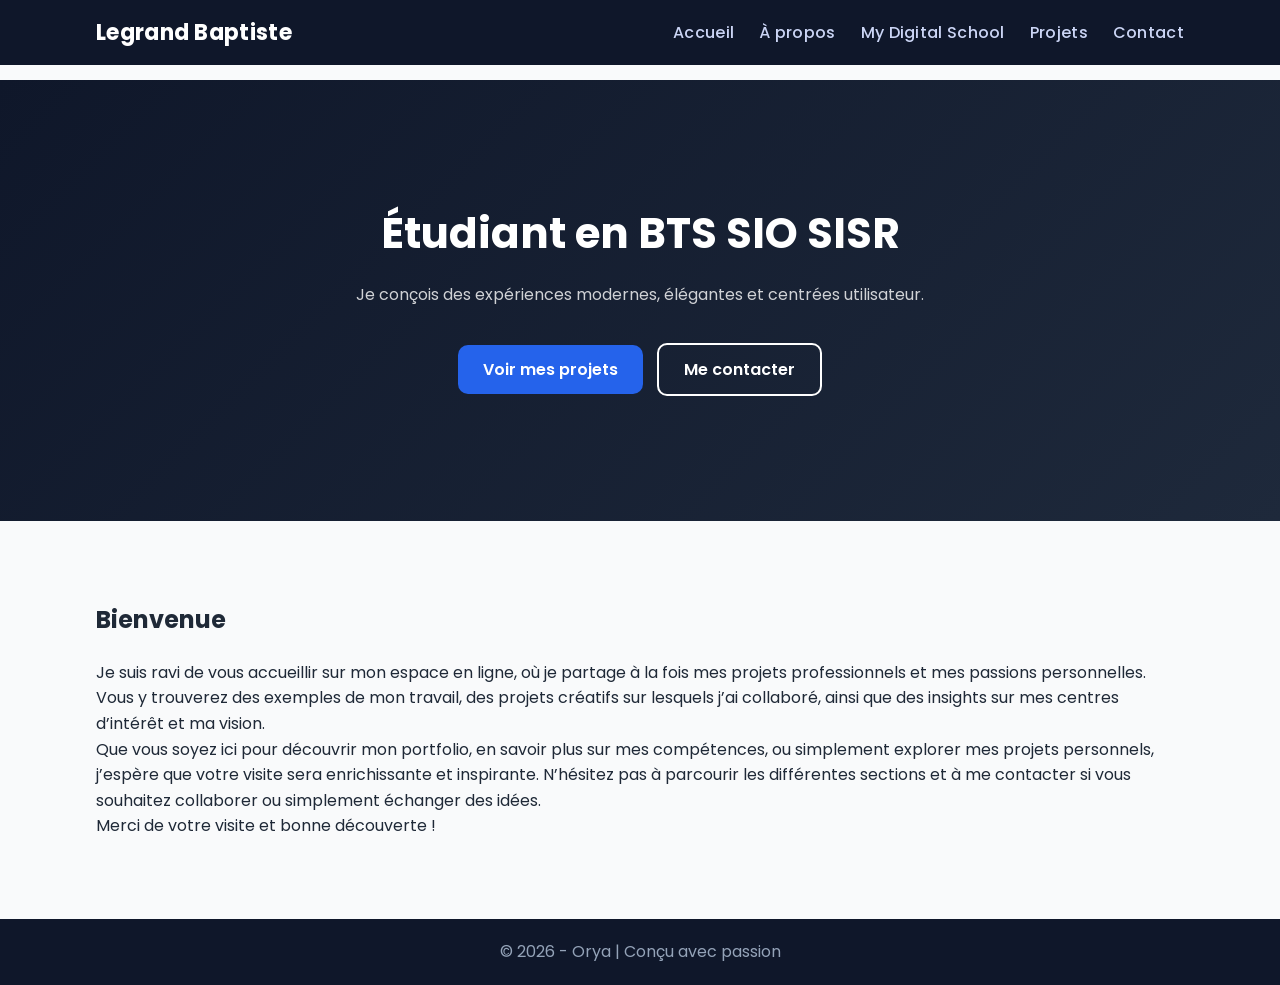
==== index.html @ 8c7c65b3 "Refactor font styles: replace Montserrat with Poppins across multiple HTML files and update button s" ====
<!DOCTYPE html>
<html lang="fr">
<head>
    <meta charset="UTF-8">
    <title>Legrand Baptiste</title>
    <link rel="stylesheet" href="style.css">
    <link rel="icon" type="image/x-icon" href="images/favicon.ico">
    <link href="https://fonts.googleapis.com/css2?family=Poppins:wght@400;600;700&display=swap" rel="stylesheet">
</head>
<body>

<header>
    <div class="container header-container">
        <a href="index.html" class="logo">Legrand Baptiste</a>

        <nav class="nav">
            <a href="index.html">Accueil</a>
            <a href="a-propos.html">À propos</a>
            <a href="ecole.html">My Digital School</a>
            <a href="projets.html">Projets</a>
            <a href="contact.html" class="btn-nav">Contact</a>
        </nav>
    </div>
</header>

<!-- SECTION HERO -->
<section class="hero">
    <div class="hero-content">
        <h1>Étudiant en BTS SIO SISR</h1>
        <p>Je conçois des expériences modernes, élégantes et centrées utilisateur.</p>
        <div class="hero-buttons">
            <a href="projets.html" class="btn primary">Voir mes projets</a>
            <a href="contact.html" class="btn secondary">Me contacter</a>
        </div>
    </div>
</section>

<!-- SECTION PRESENTATION -->
<section class="about">
    <div class="container">
        <h2>Bienvenue</h2>

        <p>
            Je suis ravi de vous accueillir sur mon espace en ligne, où je partage à la fois mes projets professionnels et mes passions personnelles. Vous y trouverez des exemples de mon travail, des projets créatifs sur lesquels j’ai collaboré, ainsi que des insights sur mes centres d’intérêt et ma vision.
        </p>

        <p>
            Que vous soyez ici pour découvrir mon portfolio, en savoir plus sur mes compétences, ou simplement explorer mes projets personnels, j’espère que votre visite sera enrichissante et inspirante. N’hésitez pas à parcourir les différentes sections et à me contacter si vous souhaitez collaborer ou simplement échanger des idées.
        </p>

        <p>
            Merci de votre visite et bonne découverte !
        </p>
    </div>
</section>

<footer>
    © 2026 - Orya | Conçu avec passion
</footer>

</body>
</html>
---- style.css ----
/* RESET */
* {
    margin: 0;
    padding: 0;
    box-sizing: border-box;
}

body {
    font-family: 'Montserrat', sans-serif;
    background: #f9fafb;
    color: #1f2937;
    line-height: 1.6;
    padding-top: 80px;
}

/* CONTAINER */
.container {
    width: 85%;
    max-width: 1200px;
    margin: auto;
}

/* HEADER */
header {
    background: #0f172a;
    position: fixed;
    width: 100%;
    top: 0;
    left: 0;
    z-index: 1000;
    
    border-bottom: none; /* 🔥 enlève barre blanche */
}

/* SUPPRIME toute ligne parasite */
header::after {
    display: none;
}

.header-container {
    display: flex;
    justify-content: space-between;
    align-items: center;
    padding: 15px 0;
}

/* LOGO */
.logo {
    color: white;
    font-weight: 700;
    font-size: 22px;
    text-decoration: none;
}

/* NAV */
.nav {
    display: flex;
    gap: 25px;
}

/* liens */
.nav a {
    color: #cbd5f5;
    text-decoration: none;
    font-weight: 500;
    position: relative;
    display: inline-block;
    transition: color 0.2s ease;
}

/* hover propre (SANS BOUGER) */
.nav a:hover {
    color: white;
    font-weight: 700;
}

/* underline propre */
.nav a::after {
    content: "";
    position: absolute;
    width: 0;
    height: 3px;
    bottom: -2px; /* collé au texte */
    left: 0;
    background: #2563eb;
    transition: width 0.3s ease;
}

.nav a:hover::after {
    width: 100%;
}

/* bouton contact */
.btn-nav {
    background: none;
    padding: 0;
    border-radius: 0;
    color: #cbd5f5 !important;
    font-weight: 500;
}

.btn-nav:hover {
    color: white !important;
}

/* HERO */
.hero {
    background: linear-gradient(135deg, #0f172a, #1e293b);
    color: white;
    text-align: center;
    padding: 120px 0;
}

.hero h1 {
    font-size: 42px;
    margin-bottom: 15px;
}

.hero p {
    margin-bottom: 30px;
    opacity: 0.8;
}

/* BOUTONS */
.btn {
    padding: 12px 25px;
    border-radius: 10px;
    text-decoration: none;
    font-weight: 600;
    margin: 5px;
    display: inline-block;
    transition: 0.3s;
}

.primary {
    background: #2563eb;
    color: white;
}

.primary:hover {
    background: #1d4ed8;
    transform: translateY(-2px);
}

.secondary {
    border: 2px solid white;
    color: white;
}

.secondary:hover {
    background: white;
    color: #0f172a;
}

/* ABOUT */
.about {
    padding: 80px 0;
}

.about h2 {
    margin-bottom: 20px;
}

/* FOOTER */
footer {
    background: #0f172a;
    color: #94a3b8;
    text-align: center;
    padding: 20px;
}

.logo,
.nav a {
    letter-spacing: 0.3px; /* arrondi visuel */
}

body {
    -webkit-font-smoothing: antialiased;
    -moz-osx-font-smoothing: grayscale;
}

body {
    font-family: 'Poppins', sans-serif;
}

header {
    border-bottom: none !important;
}

header,
.header-container {
    border: none !important;
    outline: none;
}
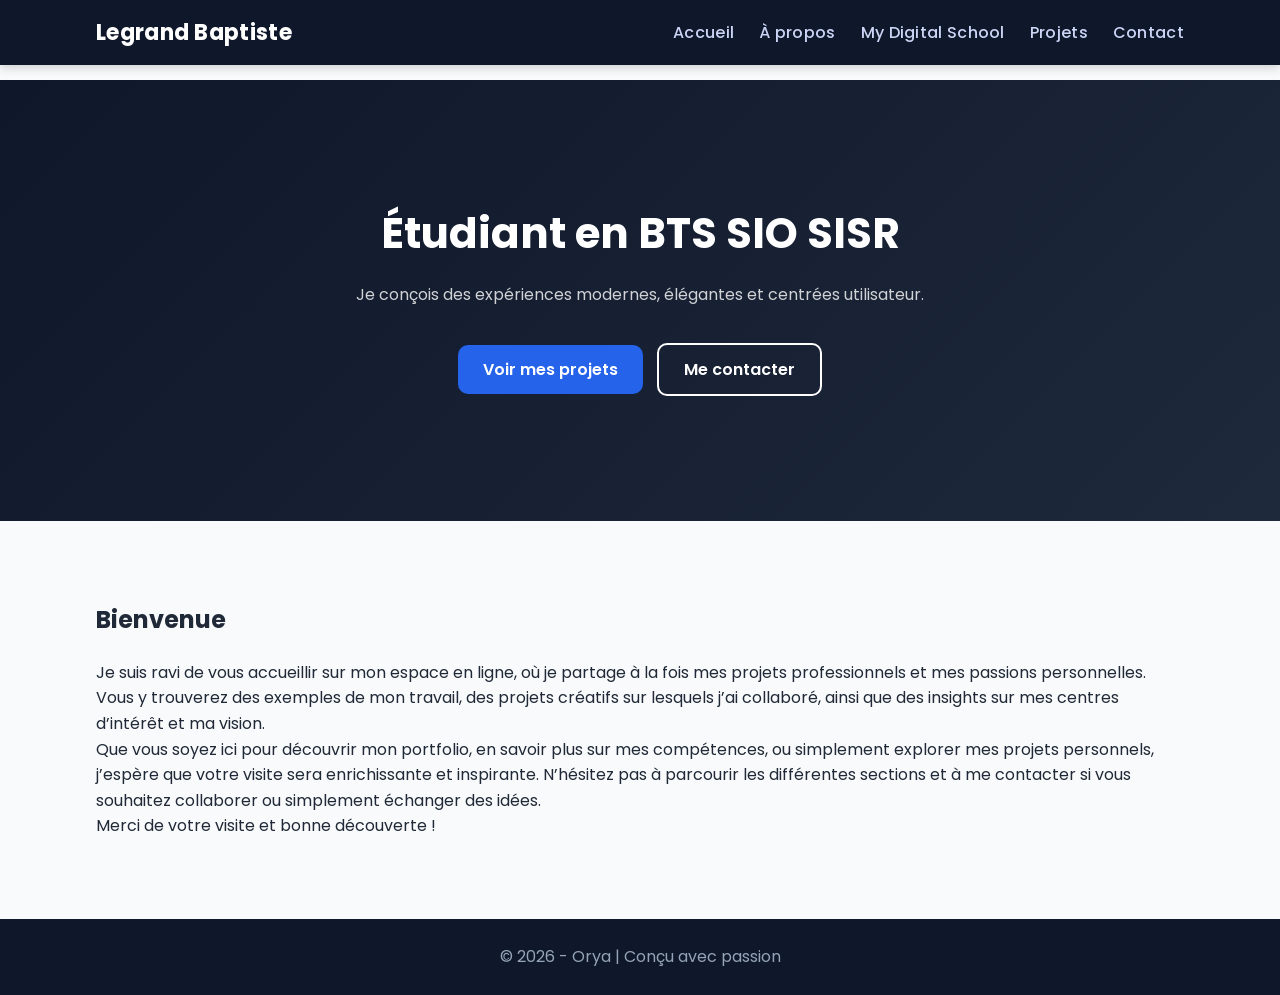
==== commit 195f998b: "update site" ====
--- a/index.html
+++ b/index.html
@@ -1,6 +1,7 @@
 <!DOCTYPE html>
 <html lang="fr">
 <head>
+    <meta name="viewport" content="width=device-width, initial-scale=1.0">
     <meta charset="UTF-8">
     <title>Legrand Baptiste</title>
     <link rel="stylesheet" href="style.css">
--- a/style.css
+++ b/style.css
@@ -1,26 +1,38 @@
+/* ======================= */
 /* RESET */
+/* ======================= */
 * {
     margin: 0;
     padding: 0;
     box-sizing: border-box;
 }
 
+/* ======================= */
+/* BODY */
+/* ======================= */
 body {
-    font-family: 'Montserrat', sans-serif;
+    font-family: 'Poppins', sans-serif;
     background: #f9fafb;
     color: #1f2937;
     line-height: 1.6;
     padding-top: 80px;
-}
-
+
+    -webkit-font-smoothing: antialiased;
+    -moz-osx-font-smoothing: grayscale;
+}
+
+/* ======================= */
 /* CONTAINER */
+/* ======================= */
 .container {
     width: 85%;
     max-width: 1200px;
     margin: auto;
 }
 
+/* ======================= */
 /* HEADER */
+/* ======================= */
 header {
     background: #0f172a;
     position: fixed;
@@ -28,11 +40,12 @@
     top: 0;
     left: 0;
     z-index: 1000;
-    
-    border-bottom: none; /* 🔥 enlève barre blanche */
-}
-
-/* SUPPRIME toute ligne parasite */
+
+    border: none !important;
+    box-shadow: 0 2px 10px rgba(0,0,0,0.2);
+}
+
+/* supprime toute ligne parasite */
 header::after {
     display: none;
 }
@@ -44,15 +57,20 @@
     padding: 15px 0;
 }
 
+/* ======================= */
 /* LOGO */
+/* ======================= */
 .logo {
     color: white;
     font-weight: 700;
     font-size: 22px;
     text-decoration: none;
-}
-
-/* NAV */
+    letter-spacing: 0.3px;
+}
+
+/* ======================= */
+/* NAVIGATION */
+/* ======================= */
 .nav {
     display: flex;
     gap: 25px;
@@ -65,22 +83,23 @@
     font-weight: 500;
     position: relative;
     display: inline-block;
+    letter-spacing: 0.3px;
     transition: color 0.2s ease;
 }
 
-/* hover propre (SANS BOUGER) */
+/* hover (stable, sans bouger) */
 .nav a:hover {
     color: white;
     font-weight: 700;
 }
 
-/* underline propre */
+/* underline animation */
 .nav a::after {
     content: "";
     position: absolute;
     width: 0;
     height: 3px;
-    bottom: -2px; /* collé au texte */
+    bottom: -2px;
     left: 0;
     background: #2563eb;
     transition: width 0.3s ease;
@@ -90,7 +109,9 @@
     width: 100%;
 }
 
-/* bouton contact */
+/* ======================= */
+/* CONTACT (comme les autres) */
+/* ======================= */
 .btn-nav {
     background: none;
     padding: 0;
@@ -103,7 +124,9 @@
     color: white !important;
 }
 
+/* ======================= */
 /* HERO */
+/* ======================= */
 .hero {
     background: linear-gradient(135deg, #0f172a, #1e293b);
     color: white;
@@ -121,7 +144,9 @@
     opacity: 0.8;
 }
 
+/* ======================= */
 /* BOUTONS */
+/* ======================= */
 .btn {
     padding: 12px 25px;
     border-radius: 10px;
@@ -152,7 +177,9 @@
     color: #0f172a;
 }
 
+/* ======================= */
 /* ABOUT */
+/* ======================= */
 .about {
     padding: 80px 0;
 }
@@ -161,34 +188,751 @@
     margin-bottom: 20px;
 }
 
+/* ======================= */
 /* FOOTER */
+/* ======================= */
 footer {
+    width: 100%;
     background: #0f172a;
     color: #94a3b8;
     text-align: center;
+    padding: 25px;
+    margin-top: auto;
+}
+/* ======================= */
+/* FIX BARRE BLANCHE (ULTIME) */
+/* ======================= */
+header,
+header * {
+    border: none !important;
+}
+
+/* ======================= */
+/* ABOUT PAGE CLEAN */
+/* ======================= */
+
+.about-card {
+    padding: 50px;
+    border-radius: 20px;
+}
+
+/* intro */
+.intro {
+    font-size: 18px;
+    margin-bottom: 15px;
+}
+
+/* bloc info */
+.info-block span {
+    color: #6b7280;
+    font-size: 14px;
+}
+
+/* ===== SKILLS GRID ===== */
+.skills-grid {
+    display: grid;
+    grid-template-columns: repeat(auto-fit, minmax(220px, 1fr));
+    gap: 20px;
+    margin: 25px 0;
+}
+
+.skill-box {
+    background: #f3f4f6;
+    padding: 15px;
+    border-radius: 12px;
+    transition: 0.3s;
+}
+
+.skill-box strong {
+    display: block;
+    margin-bottom: 5px;
+}
+
+.skill-box span {
+    font-size: 14px;
+    color: #6b7280;
+}
+
+/* effet hover */
+.skill-box:hover {
+    background: #2563eb;
+    color: white;
+    transform: translateY(-5px);
+}
+
+.skill-box:hover span {
+    color: #e0e7ff;
+}
+
+/* ===== BOUTON CV ===== */
+.cv-section {
+    text-align: center;
+    margin: 40px 0;
+}
+
+.btn-cv {
+    display: inline-block;
+    padding: 14px 30px;
+    background: #1f2937;
+    color: white;
+    border-radius: 12px;
+    text-decoration: none;
+    font-weight: 600;
+    transition: 0.3s;
+}
+
+/* hover stylé */
+.btn-cv:hover {
+    background: #111827;
+    transform: scale(1.05);
+    box-shadow: 0 10px 25px rgba(0,0,0,0.2);
+}
+
+/* ======================= */
+/* BLOCS TEXTE MODERNES */
+/* ======================= */
+
+.about-card p {
+    background: linear-gradient(135deg, #f3f4f6, #e5e7eb);
+    padding: 15px 20px;
+    border-radius: 12px;
+    margin-bottom: 15px;
+    transition: 0.3s ease;
+}
+
+/* animation hover */
+.about-card p:hover {
+    background: #e5e7eb;
+    transform: translateY(-3px);
+    box-shadow: 0 10px 20px rgba(0,0,0,0.05);
+}
+
+/* titres un peu espacés */
+.about-card h3 {
+    margin-top: 30px;
+    margin-bottom: 10px;
+}
+
+/* petit style pour h2 */
+.about-card h2 {
+    margin-bottom: 25px;
+    font-size: 28px;
+}
+
+/* ======================= */
+/* PAGE ECOLE */
+/* ======================= */
+
+.school-intro {
+    padding: 80px 0;
+}
+
+/* titre centré */
+.title-center {
+    text-align: center;
+    margin-bottom: 30px;
+}
+
+/* paragraphes plus propres */
+.school-intro p {
+    max-width: 900px;
+    margin: 0 auto 20px auto;
+    background: #f3f4f6;
+    padding: 15px 20px;
+    border-radius: 12px;
+    transition: 0.3s;
+}
+
+/* hover léger */
+.school-intro p:hover {
+    background: #e5e7eb;
+    transform: translateY(-3px);
+}
+
+/* ======================= */
+/* IMAGE */
+/* ======================= */
+
+.school-image {
+    display: flex;
+    justify-content: center;
+    margin: 40px 0;
+}
+
+.school-image img {
+    width: 100%;
+    max-width: 800px;
+    border-radius: 20px;
+    transition: 0.4s ease;
+}
+
+/* animation hover */
+.school-image img:hover {
+    transform: scale(1.03);
+    box-shadow: 0 20px 40px rgba(0,0,0,0.15);
+}
+
+/* ======================= */
+/* BOUTON VIDEO */
+/* ======================= */
+
+.video-section {
+    text-align: center;
+    margin-top: 30px;
+}
+
+.btn-video {
+    display: inline-block;
+    padding: 14px 30px;
+    background: #1f2937;
+    color: white;
+    border-radius: 12px;
+    text-decoration: none;
+    font-weight: 600;
+    transition: 0.3s;
+}
+
+/* hover stylé */
+.btn-video:hover {
+    background: #111827;
+    transform: scale(1.05);
+    box-shadow: 0 10px 25px rgba(0,0,0,0.2);
+}
+
+/* LOGO ECOLE */
+.school-logo {
+    text-align: center;
+    margin-bottom: 20px;
+}
+
+.school-logo img {
+   width: 120px;
+filter: drop-shadow(0 10px 15px rgba(0,0,0,0.2));
+    transition: 0.3s;
+}
+
+/* petit effet propre */
+.school-logo img:hover {
+    transform: scale(1.1);
+}
+
+/* ======================= */
+/* PROJECTS */
+/* ======================= */
+
+/* TITRE section projets */
+.projects-title {
+    text-align: center;
+    font-size: 32px;
+    margin-bottom: 40px;
+}
+
+.projects-grid {
+    display: grid;
+    grid-template-columns: repeat(auto-fit, minmax(320px, 1fr));
+    gap: 30px;
+    margin-top: 40px;
+}
+
+/* lien carte */
+.project-card {
+    text-decoration: none;
+    color: inherit; /* 🔥 enlève le bleu par défaut */
+}
+
+/* carte */
+.project-card .card {
+    height: 100%;
+    padding: 25px;
+    border-radius: 18px;
+    background: #f3f4f6;
+    transition: all 0.3s ease;
+
+    display: flex;
+    flex-direction: column;
+    justify-content: center;
+}
+
+/* TITRE */
+.project-card h3 {
+    color: #1f2937; /* 🔥 noir propre */
+    font-weight: 600;
+    margin-bottom: 10px;
+    transition: 0.3s;
+}
+
+/* TEXTE */
+.project-card p {
+    color: #4b5563;
+    line-height: 1.6;
+    transition: 0.3s;
+}
+
+/* HOVER carte */
+.project-card:hover .card {
+    transform: translateY(-6px);
+    box-shadow: 0 20px 40px rgba(0,0,0,0.08);
+}
+
+/* HOVER titre uniquement */
+.project-card:hover h3 {
+    color: #2563eb; /* 🔥 bleu uniquement ici */
+}
+
+.project-card:hover .card {
+    transform: translateY(-6px) scale(1.02);
+}
+
+html, body {
+    height: 100%;
+}
+
+body {
+    display: flex;
+    flex-direction: column;
+}
+
+.container {
+    flex: 1;
+}
+
+/* ===== PAGE PROJET ===== */
+
+/* Titre */
+.card h2 {
+    text-align: center;
+    margin-bottom: 30px;
+}
+
+/* étapes */
+.step {
+    margin-bottom: 30px;
+}
+
+.step h3 {
+    margin-bottom: 10px;
+}
+
+/* code */
+pre {
+    background: #111827;
+    color: #e5e7eb;
+    padding: 15px;
+    border-radius: 10px;
+    overflow-x: auto;
+    margin-top: 10px;
+}
+
+code {
+    font-family: monospace;
+    font-size: 14px;
+}
+
+/* texte secondaire */
+.step em {
+    color: #6b7280;
+    font-size: 14px;
+}
+
+/* ===== BOUTONS ===== */
+
+/* conteneur */
+.project-download,
+.back-to-projects {
+    text-align: center;
+    margin-top: 25px;
+}
+
+/* bouton téléchargement (gris foncé) */
+.btn-download {
+    display: inline-block;
+    padding: 12px 25px;
+    background: #1f2937;
+    color: white;
+    text-decoration: none;
+    border-radius: 10px;
+    font-weight: 600;
+    transition: 0.3s;
+}
+
+.btn-download:hover {
+    background: #111827;
+    transform: translateY(-2px);
+}
+
+/* bouton retour (bleu) */
+.btn-back {
+    display: inline-block;
+    margin-top: 15px;
+    padding: 10px 20px;
+    background: #2563eb;
+    color: white;
+    text-decoration: none;
+    border-radius: 10px;
+    font-weight: 600;
+    transition: 0.3s;
+}
+
+.btn-back:hover {
+    background: #1d4ed8;
+    transform: translateY(-2px);
+}
+
+.card {
+    padding: 40px;
+}
+
+.project-title {
+    text-align: center;
+    margin-bottom: 30px;
+}
+
+.project-buttons {
+    text-align: center;
+    margin-top: 30px;
+}
+
+.project-buttons a {
+    display: inline-block;
+    margin: 10px;
+}
+
+.card {
+    animation: fadeUp 0.6s ease;
+}
+
+@keyframes fadeUp {
+    from {
+        opacity: 0;
+        transform: translateY(20px);
+    }
+    to {
+        opacity: 1;
+        transform: translateY(0);
+    }
+}
+
+.step {
+    opacity: 0;
+    transform: translateY(20px);
+    animation: fadeUp 0.5s ease forwards;
+}
+
+/* délai entre chaque step */
+.step:nth-child(2) { animation-delay: 0.1s; }
+.step:nth-child(3) { animation-delay: 0.2s; }
+.step:nth-child(4) { animation-delay: 0.3s; }
+.step:nth-child(5) { animation-delay: 0.4s; }
+.step:nth-child(6) { animation-delay: 0.5s; }
+.step:nth-child(7) { animation-delay: 0.6s; }
+
+/* ======================= */
+/* DETAIL PROJET (HARMONISÉ) */
+/* ======================= */
+
+.project-card-detail {
+    max-width: 1100px; /* 🔥 plus large */
+    margin: 40px auto;
+}
+
+/* titre */
+.project-title {
+    text-align: center;
+    margin-bottom: 30px;
+}
+
+/* boutons centrés */
+.project-buttons {
+    text-align: center;
+    margin-top: 30px;
+}
+
+.project-buttons a {
+    margin: 10px;
+}
+
+/* ======================= */
+/* PHASES PROJET */
+/* ======================= */
+
+.project-phases {
+    display: flex;
+    flex-direction: column;
+    gap: 20px;
+}
+
+/* bloc */
+.phase-box {
+    background: linear-gradient(135deg, #f3f4f6, #e5e7eb);
     padding: 20px;
-}
-
-.logo,
-.nav a {
-    letter-spacing: 0.3px; /* arrondi visuel */
-}
-
-body {
-    -webkit-font-smoothing: antialiased;
-    -moz-osx-font-smoothing: grayscale;
-}
-
-body {
+    border-radius: 14px;
+
+    transition: 0.3s ease;
+}
+
+/* titre */
+.phase-box h3 {
+    margin-bottom: 10px;
+}
+
+/* liste */
+.phase-box ul {
+    padding-left: 18px;
+}
+
+.phase-box li {
+    margin-bottom: 8px;
+}
+
+/* hover animation */
+.phase-box:hover {
+    transform: translateY(-6px) scale(1.02);
+    box-shadow: 0 15px 30px rgba(0,0,0,0.08);
+}
+
+.phase-box h3 {
+    color: #2563eb;
+}
+
+.project-intro {
+    text-align: center;
+    margin-bottom: 25px;
+    color: #6b7280;
+}
+
+.phase-box {
+    width: 100%;
+}
+
+.phase-box {
+    background: linear-gradient(135deg, #f3f4f6, #e5e7eb);
+    padding: 25px 30px;
+    border-radius: 16px;
+    transition: 0.3s;
+    border-left: 5px solid #2563eb;
+}
+
+.project-card-detail {
+    display: block !important;
+}
+
+.project-phases {
+    display: flex !important;
+    flex-direction: column !important;
+}
+
+.phase-box {
+    width: 100% !important;
+}
+
+.project-phases {
+    display: flex;
+    flex-direction: column;
+    gap: 25px;
+    width: 100%;
+}
+
+.phase-box {
+    width: 100%;
+}
+
+.phase-box {
+    background: linear-gradient(135deg, #f3f4f6, #e5e7eb);
+    padding: 30px;
+    border-radius: 16px;
+    border-left: 6px solid #2563eb;
+
+    transition: 0.3s;
+}
+
+.phase-box:hover {
+    transform: translateY(-5px);
+    box-shadow: 0 15px 30px rgba(0,0,0,0.08);
+}
+
+/* ======================= */
+/* FORMULAIRE PROPRE */
+/* ======================= */
+
+.contact-form {
+    margin-top: 30px;
+}
+
+/* ligne 2 colonnes */
+.form-row {
+    display: flex;
+    gap: 20px;
+}
+
+/* alignement captcha */
+.form-row.align {
+    align-items: center;
+}
+
+/* bloc champ */
+.form-group {
+    display: flex;
+    flex-direction: column;
+    flex: 1;
+    margin-bottom: 20px;
+}
+
+/* petit champ (captcha) */
+.form-group.small {
+    max-width: 120px;
+}
+
+/* labels */
+.form-group label {
+    font-weight: 600;
+    margin-bottom: 8px;
+}
+
+/* inputs */
+.contact-form input,
+.contact-form textarea {
+    width: 100%;
+    padding: 12px;
+    border-radius: 10px;
+    border: 1px solid #e5e7eb;
+    background: #f9fafb;
     font-family: 'Poppins', sans-serif;
-}
-
-header {
-    border-bottom: none !important;
-}
-
-header,
-.header-container {
-    border: none !important;
+    transition: 0.3s;
+}
+
+/* focus */
+.contact-form input:focus,
+.contact-form textarea:focus {
     outline: none;
+    border-color: #2563eb;
+    background: white;
+    box-shadow: 0 0 0 3px rgba(37,99,235,0.1);
+}
+
+/* textarea */
+textarea {
+    resize: none;
+}
+
+/* checkbox */
+.checkbox {
+    display: flex;
+    align-items: center;
+    gap: 10px;
+    font-size: 14px;
+    color: #4b5563;
+}
+
+/* bouton */
+.btn-submit {
+    width: 100%;
+    padding: 15px;
+    background: #1f2937;
+    color: white;
+    border: none;
+    border-radius: 12px;
+    font-weight: 600;
+    cursor: pointer;
+    transition: 0.3s;
+}
+
+/* hover */
+.btn-submit:hover {
+    background: #111827;
+    transform: translateY(-2px);
+}
+
+.email {
+    font-weight: 600;
+    color: #1f2937; /* même couleur que ton texte */
+}
+
+/* bloc email */
+.email-box {
+    display: inline-flex;
+    align-items: center;
+    gap: 10px;
+    background: #f3f4f6;
+    padding: 10px 15px;
+    border-radius: 10px;
+    margin-top: 5px;
+}
+
+/* texte email */
+#email-text {
+    font-weight: 600;
+}
+
+/* bouton copier */
+.btn-copy {
+    padding: 6px 12px;
+    border: none;
+    border-radius: 8px;
+    background: #2563eb;
+    color: white;
+    cursor: pointer;
+    font-size: 14px;
+    transition: 0.3s;
+}
+
+/* hover */
+.btn-copy:hover {
+    background: #1d4ed8;
+}
+
+.email-label {
+    font-weight: 600;
+    margin-right: 5px;
+}
+
+/* ======================= */
+/* 📱 RESPONSIVE MOBILE */
+/* ======================= */
+@media (max-width: 768px) {
+
+    /* container plus large */
+    .container {
+        width: 90%;
+    }
+
+    /* NAVIGATION */
+    .nav {
+        flex-direction: column;
+        gap: 10px;
+        align-items: center;
+    }
+
+    /* HERO */
+    .hero h1 {
+        font-size: 28px;
+    }
+
+    /* CARTES */
+    .card {
+        padding: 20px;
+    }
+
+    /* PROJECTS GRID */
+    .projects-grid {
+        grid-template-columns: 1fr;
+    }
+
+    /* PHASES (projet 2) */
+    .project-phases {
+        flex-direction: column;
+    }
+
+    /* FORMULAIRE */
+    .form-row {
+        flex-direction: column;
+    }
+
+    /* boutons */
+    .btn,
+    .btn-download,
+    .btn-back {
+        width: 100%;
+        text-align: center;
+    }
+
 }
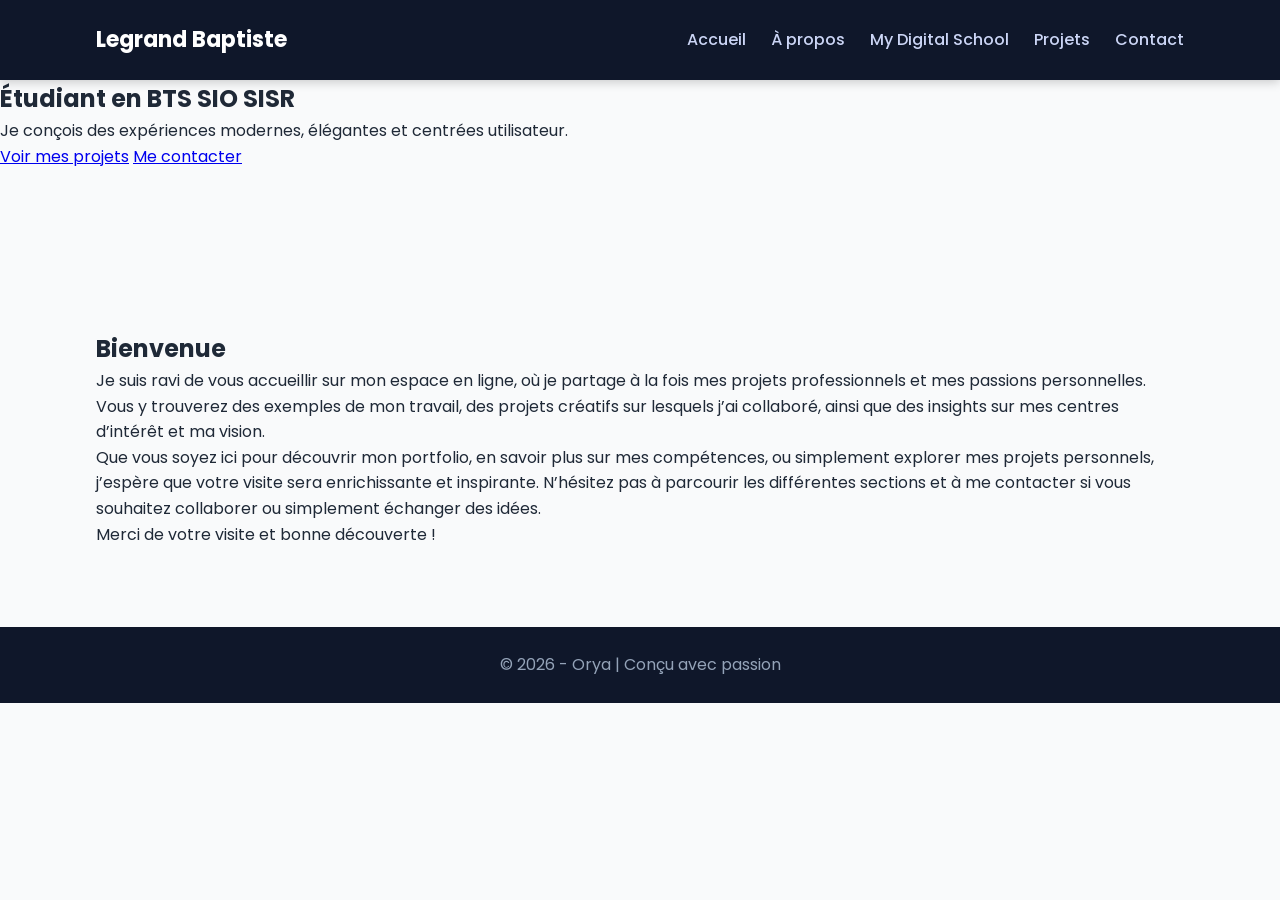
==== commit 7209844e: "update site" ====
--- a/index.html
+++ b/index.html
@@ -1,6 +1,11 @@
 <!DOCTYPE html>
 <html lang="fr">
 <head>
+    <style>
+body {
+    background: red;
+}
+</style>
     <meta name="viewport" content="width=device-width, initial-scale=1.0">
     <meta charset="UTF-8">
     <title>Legrand Baptiste</title>
--- a/style.css
+++ b/style.css
@@ -10,15 +10,20 @@
 /* ======================= */
 /* BODY */
 /* ======================= */
+html, body {
+    height: 100%;
+}
+
 body {
     font-family: 'Poppins', sans-serif;
     background: #f9fafb;
     color: #1f2937;
     line-height: 1.6;
-    padding-top: 80px;
+
+    display: flex;
+    flex-direction: column;
 
     -webkit-font-smoothing: antialiased;
-    -moz-osx-font-smoothing: grayscale;
 }
 
 /* ======================= */
@@ -36,61 +41,45 @@
 header {
     background: #0f172a;
     position: fixed;
-    width: 100%;
     top: 0;
     left: 0;
+    width: 100%;
+    height: 80px; /* ✅ hauteur définie */
     z-index: 1000;
-
-    border: none !important;
     box-shadow: 0 2px 10px rgba(0,0,0,0.2);
-}
-
-/* supprime toute ligne parasite */
-header::after {
-    display: none;
 }
 
 .header-container {
     display: flex;
     justify-content: space-between;
     align-items: center;
-    padding: 15px 0;
-}
-
-/* ======================= */
+    height: 100%; /* ✅ aligne verticalement */
+}
+
 /* LOGO */
-/* ======================= */
 .logo {
     color: white;
     font-weight: 700;
     font-size: 22px;
     text-decoration: none;
-    letter-spacing: 0.3px;
-}
-
-/* ======================= */
-/* NAVIGATION */
-/* ======================= */
+}
+
+/* NAV */
 .nav {
     display: flex;
     gap: 25px;
 }
 
-/* liens */
 .nav a {
     color: #cbd5f5;
     text-decoration: none;
     font-weight: 500;
     position: relative;
-    display: inline-block;
-    letter-spacing: 0.3px;
-    transition: color 0.2s ease;
-}
-
-/* hover (stable, sans bouger) */
+    transition: 0.2s;
+}
+
 .nav a:hover {
     color: white;
-    font-weight: 700;
 }
 
 /* underline animation */
@@ -98,11 +87,11 @@
     content: "";
     position: absolute;
     width: 0;
-    height: 3px;
-    bottom: -2px;
+    height: 2px;
+    bottom: -4px;
     left: 0;
     background: #2563eb;
-    transition: width 0.3s ease;
+    transition: 0.3s;
 }
 
 .nav a:hover::after {
@@ -110,95 +99,83 @@
 }
 
 /* ======================= */
-/* CONTACT (comme les autres) */
-/* ======================= */
-.btn-nav {
-    background: none;
-    padding: 0;
-    border-radius: 0;
-    color: #cbd5f5 !important;
-    font-weight: 500;
-}
-
-.btn-nav:hover {
-    color: white !important;
-}
-
-/* ======================= */
-/* HERO */
-/* ======================= */
-.hero {
-    background: linear-gradient(135deg, #0f172a, #1e293b);
-    color: white;
-    text-align: center;
-    padding: 120px 0;
-}
-
-.hero h1 {
-    font-size: 42px;
-    margin-bottom: 15px;
-}
-
-.hero p {
-    margin-bottom: 30px;
-    opacity: 0.8;
-}
-
-/* ======================= */
-/* BOUTONS */
-/* ======================= */
-.btn {
-    padding: 12px 25px;
-    border-radius: 10px;
+/* MAIN (IMPORTANT) */
+/* ======================= */
+main {
+    flex: 1;
+    padding-top: 100px; /* ✅ espace pour header */
+}
+
+/* ======================= */
+/* SECTIONS */
+/* ======================= */
+section {
+    padding: 80px 0;
+}
+
+/* ======================= */
+/* PROJECTS */
+/* ======================= */
+.projects-title {
+    text-align: center;
+    font-size: 32px;
+    margin-bottom: 40px;
+}
+
+.projects-grid {
+    display: grid;
+    grid-template-columns: repeat(auto-fit, minmax(320px, 1fr));
+    gap: 30px;
+    margin-top: 40px;
+}
+
+.project-card {
     text-decoration: none;
-    font-weight: 600;
-    margin: 5px;
-    display: inline-block;
-    transition: 0.3s;
-}
-
-.primary {
-    background: #2563eb;
-    color: white;
-}
-
-.primary:hover {
-    background: #1d4ed8;
-    transform: translateY(-2px);
-}
-
-.secondary {
-    border: 2px solid white;
-    color: white;
-}
-
-.secondary:hover {
-    background: white;
-    color: #0f172a;
-}
-
-/* ======================= */
-/* ABOUT */
-/* ======================= */
-.about {
-    padding: 80px 0;
-}
-
-.about h2 {
-    margin-bottom: 20px;
+    color: inherit;
+}
+
+.project-card .card {
+    height: 100%;
+    padding: 25px;
+    border-radius: 18px;
+    background: #f3f4f6;
+    transition: all 0.3s ease;
+
+    display: flex;
+    flex-direction: column;
+    justify-content: center;
+}
+
+.project-card h3 {
+    color: #1f2937;
+    font-weight: 600;
+    margin-bottom: 10px;
+}
+
+.project-card p {
+    color: #4b5563;
+    line-height: 1.6;
+}
+
+.project-card:hover .card {
+    transform: translateY(-6px) scale(1.02);
+    box-shadow: 0 20px 40px rgba(0,0,0,0.08);
+}
+
+.project-card:hover h3 {
+    color: #2563eb;
 }
 
 /* ======================= */
 /* FOOTER */
 /* ======================= */
 footer {
-    width: 100%;
     background: #0f172a;
     color: #94a3b8;
     text-align: center;
     padding: 25px;
-    margin-top: auto;
-}
+}
+
 /* ======================= */
 /* FIX BARRE BLANCHE (ULTIME) */
 /* ======================= */
@@ -886,53 +863,216 @@
 }
 
 /* ======================= */
-/* 📱 RESPONSIVE MOBILE */
+/* 📱 VERSION MOBILE CLEAN */
 /* ======================= */
 @media (max-width: 768px) {
 
-    /* container plus large */
+    /* ===== GLOBAL ===== */
     .container {
-        width: 90%;
-    }
-
-    /* NAVIGATION */
-    .nav {
+        width: 92%;
+    }
+
+    body {
+        padding-top: 70px;
+    }
+
+    /* ===== HEADER ===== */
+    .header-container {
         flex-direction: column;
         gap: 10px;
-        align-items: center;
-    }
-
-    /* HERO */
-    .hero h1 {
+    }
+
+    .nav {
+        flex-wrap: wrap;
+        justify-content: center;
+        gap: 15px;
+    }
+
+    .nav a {
+        font-size: 14px;
+    }
+
+    /* ===== TITRES ===== */
+    h1 {
         font-size: 28px;
-    }
-
-    /* CARTES */
+        text-align: center;
+    }
+
+    h2 {
+        font-size: 24px;
+        text-align: center;
+    }
+
+    h3 {
+        font-size: 18px;
+    }
+
+    /* ===== TEXTE ===== */
+    p {
+        font-size: 15px;
+        line-height: 1.5;
+    }
+
+    /* ===== CARTES ===== */
     .card {
         padding: 20px;
-    }
-
-    /* PROJECTS GRID */
+        border-radius: 14px;
+    }
+
+    /* espace entre éléments */
+    .card > * {
+        margin-bottom: 15px;
+    }
+
+    /* ===== HERO ===== */
+    .hero {
+        padding: 80px 0;
+    }
+
+    /* ===== PROJECTS ===== */
     .projects-grid {
         grid-template-columns: 1fr;
-    }
-
-    /* PHASES (projet 2) */
+        gap: 20px;
+    }
+
+    /* ===== PHASES (projet 2) ===== */
     .project-phases {
+        display: flex;
         flex-direction: column;
-    }
-
-    /* FORMULAIRE */
+        gap: 15px;
+    }
+
+    .phase-box {
+        padding: 18px;
+        border-radius: 14px;
+        border-left: 4px solid #2563eb;
+    }
+
+    /* ===== STEPS ===== */
+    .step {
+        padding: 18px;
+        margin-bottom: 15px;
+    }
+
+    /* ===== FORMULAIRE ===== */
     .form-row {
         flex-direction: column;
-    }
-
-    /* boutons */
+        gap: 10px;
+    }
+
+    input,
+    textarea {
+        width: 100%;
+        padding: 12px;
+        font-size: 14px;
+        border-radius: 8px;
+    }
+
+    label {
+        font-size: 14px;
+    }
+
+    /* ===== EMAIL BOX ===== */
+    .email-box {
+        flex-direction: column;
+        align-items: flex-start;
+        gap: 8px;
+    }
+
+    /* ===== BOUTONS ===== */
     .btn,
     .btn-download,
-    .btn-back {
+    .btn-back,
+    .btn-copy {
         width: 100%;
         text-align: center;
-    }
-
+        padding: 14px;
+        font-size: 15px;
+    }
+
+    /* ===== FOOTER ===== */
+    footer {
+        font-size: 14px;
+        padding: 20px;
+    }
+
+}
+
+/* ======================= */
+/* INFOS CONTACT PROPRES */
+/* ======================= */
+
+.info-box {
+    display: flex;
+    align-items: center;
+    justify-content: space-between;
+    background: #f3f4f6;
+    padding: 12px 18px;
+    border-radius: 10px;
+    margin-bottom: 10px;
+    transition: 0.3s;
+}
+
+/* hover léger */
+.info-box:hover {
+    background: #e5e7eb;
+    transform: translateY(-2px);
+}
+
+/* texte */
+.info-box span {
+    font-weight: 500;
+}
+
+/* liens (linkedin/github) */
+.info-box a {
+    color: #2563eb;
+    text-decoration: none;
+    font-weight: 600;
+}
+
+.info-box a:hover {
+    text-decoration: underline;
+}
+
+/* bloc global infos */
+.contact-info {
+    display: flex;
+    flex-direction: column;
+    gap: 15px;
+    margin-top: 15px;
+}
+
+/* blocs LinkedIn / GitHub */
+.info-box {
+    display: flex;
+    align-items: center;
+    gap: 10px;
+
+    background: #f3f4f6;
+    padding: 12px 15px;
+    border-radius: 10px;
+
+    transition: 0.3s;
+}
+
+/* hover */
+.info-box:hover {
+    transform: translateY(-2px);
+    box-shadow: 0 8px 20px rgba(0,0,0,0.05);
+}
+
+/* label */
+.info-label {
+    font-weight: 600;
+}
+
+/* lien */
+.info-box a {
+    color: #2563eb;
+    text-decoration: none;
+}
+
+.info-box a:hover {
+    text-decoration: underline;
 }
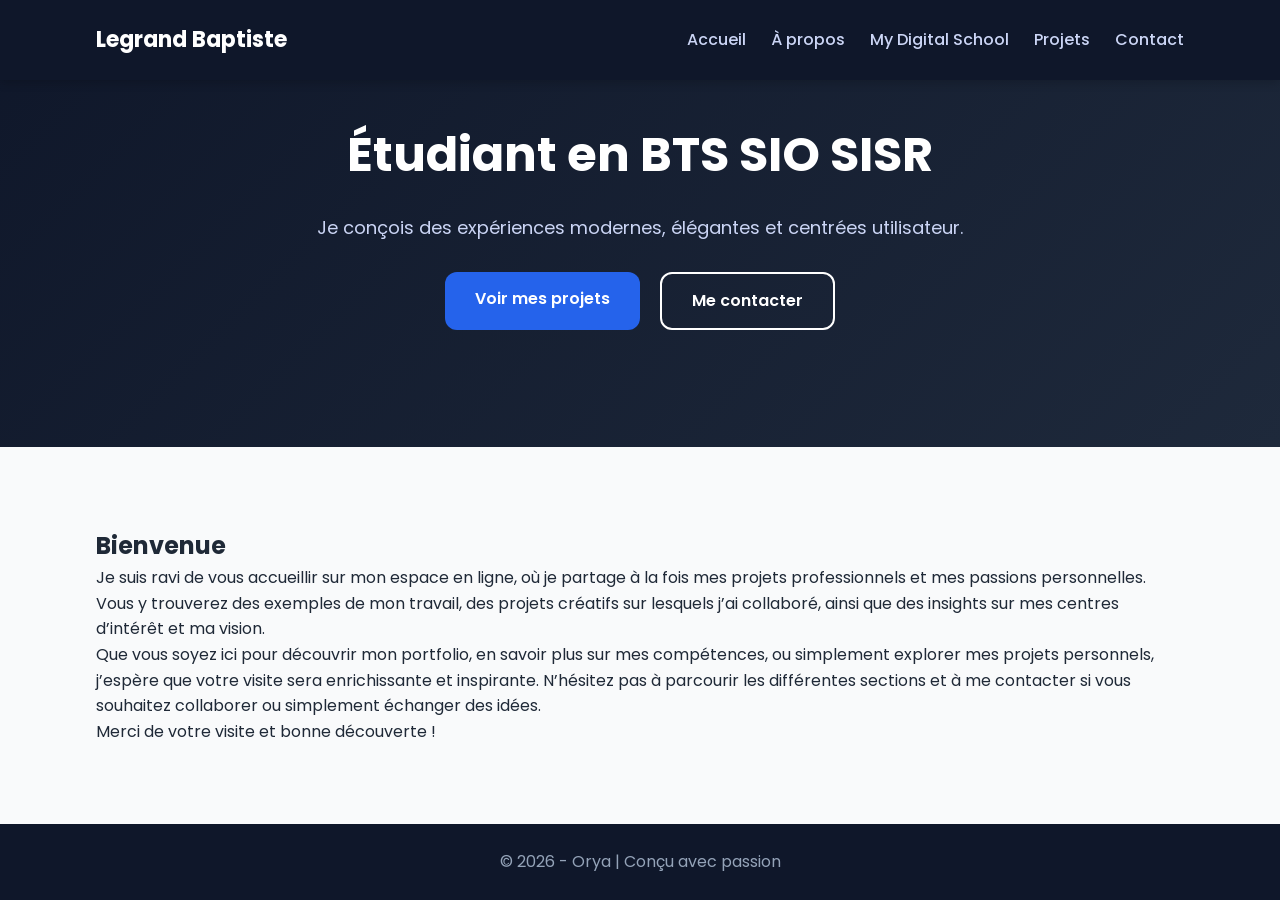
==== commit 9526d092: "update site" ====
--- a/index.html
+++ b/index.html
@@ -1,11 +1,6 @@
 <!DOCTYPE html>
 <html lang="fr">
 <head>
-    <style>
-body {
-    background: red;
-}
-</style>
     <meta name="viewport" content="width=device-width, initial-scale=1.0">
     <meta charset="UTF-8">
     <title>Legrand Baptiste</title>
--- a/style.css
+++ b/style.css
@@ -1075,4 +1075,68 @@
 
 .info-box a:hover {
     text-decoration: underline;
+}
+
+/* ======================= */
+/* HERO SECTION */
+/* ======================= */
+.hero {
+    height: 100vh;
+    background: linear-gradient(135deg, #0f172a, #1e293b);
+    display: flex;
+    align-items: center;
+    justify-content: center;
+    text-align: center;
+    padding-top: 80px;
+}
+
+.hero-content h1 {
+    font-size: 48px;
+    color: white;
+    margin-bottom: 20px;
+}
+
+.hero-content p {
+    color: #cbd5f5;
+    font-size: 18px;
+    margin-bottom: 30px;
+}
+
+/* ======================= */
+/* BUTTONS */
+/* ======================= */
+.btn {
+    padding: 14px 30px;
+    border-radius: 12px;
+    text-decoration: none;
+    font-weight: 600;
+    transition: 0.3s;
+    display: inline-block;
+}
+
+.btn.primary {
+    background: #2563eb;
+    color: white;
+}
+
+.btn.primary:hover {
+    background: #1d4ed8;
+    transform: translateY(-2px);
+}
+
+.btn.secondary {
+    border: 2px solid white;
+    color: white;
+}
+
+.btn.secondary:hover {
+    background: white;
+    color: #0f172a;
+}
+
+/* spacing buttons */
+.hero-buttons {
+    display: flex;
+    gap: 20px;
+    justify-content: center;
 }
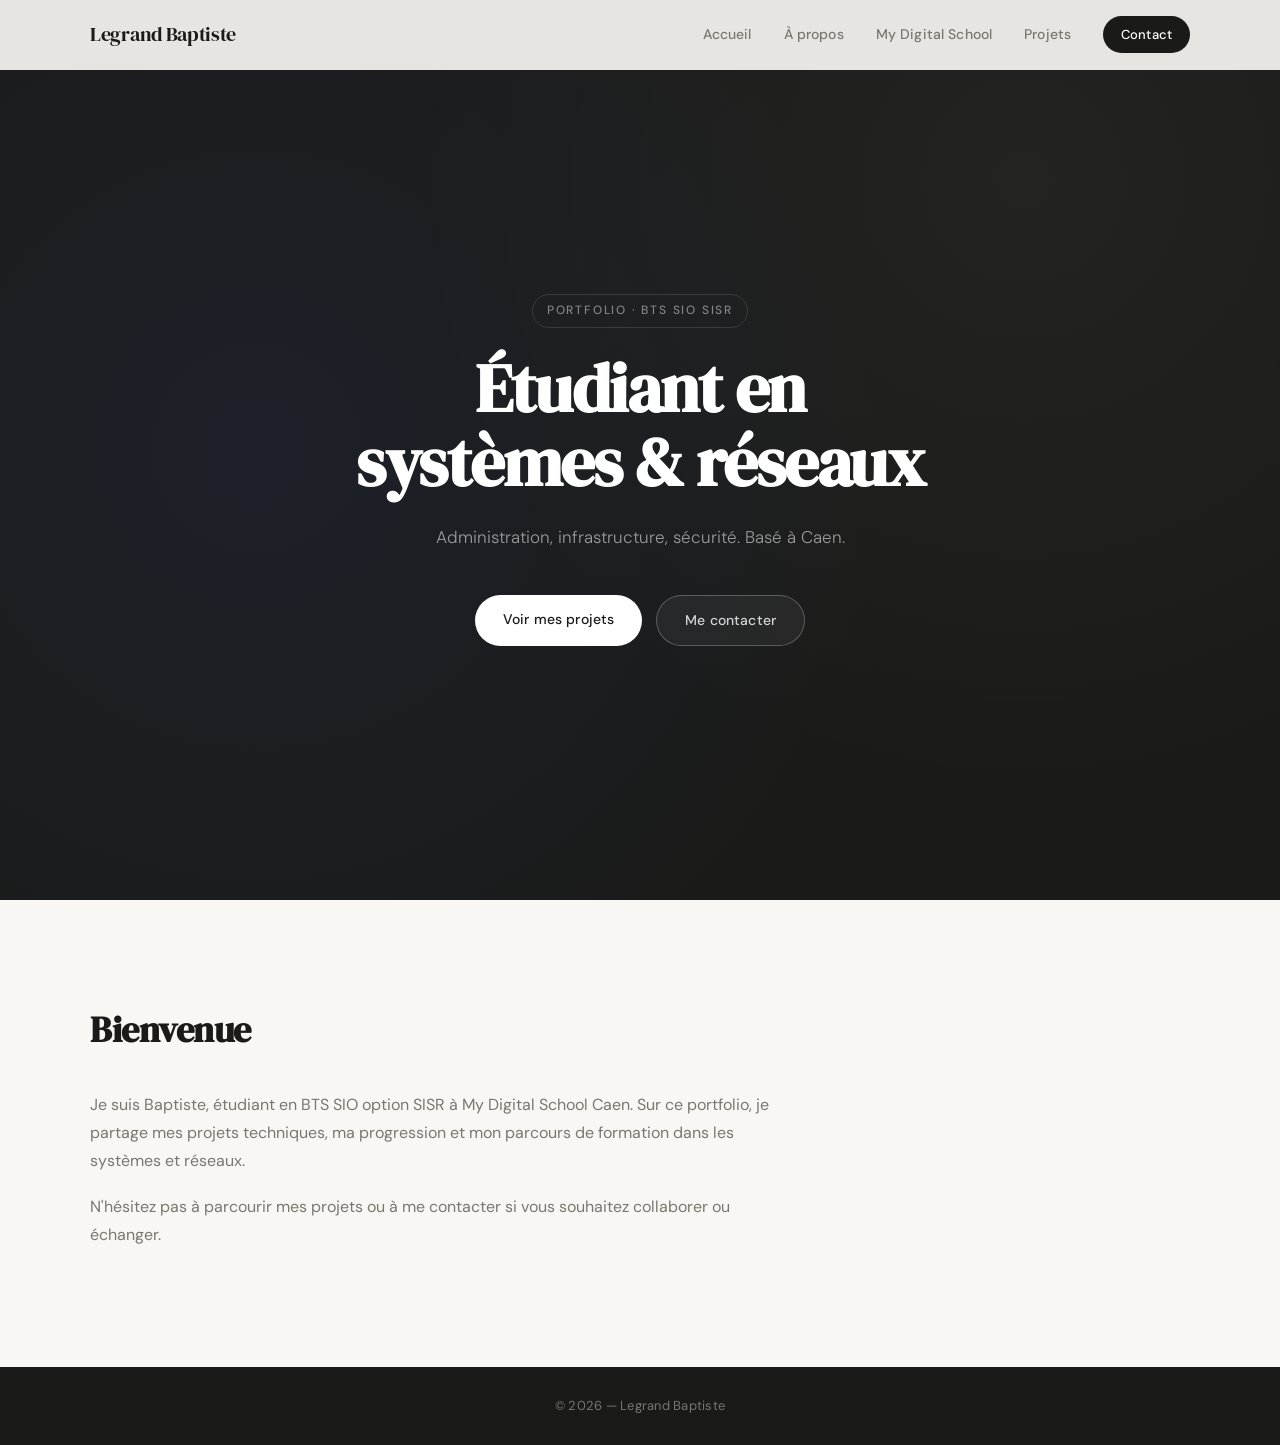
==== commit 34acaf3d: "update site" ====
--- a/index.html
+++ b/index.html
@@ -3,17 +3,16 @@
 <head>
     <meta name="viewport" content="width=device-width, initial-scale=1.0">
     <meta charset="UTF-8">
-    <title>Legrand Baptiste</title>
+    <title>Legrand Baptiste — BTS SIO SISR</title>
     <link rel="stylesheet" href="style.css">
     <link rel="icon" type="image/x-icon" href="images/favicon.ico">
-    <link href="https://fonts.googleapis.com/css2?family=Poppins:wght@400;600;700&display=swap" rel="stylesheet">
+    <link href="https://fonts.googleapis.com/css2?family=DM+Sans:wght@300;400;500;600&family=DM+Serif+Display:ital@0;1&display=swap" rel="stylesheet">
 </head>
 <body>
 
 <header>
     <div class="container header-container">
         <a href="index.html" class="logo">Legrand Baptiste</a>
-
         <nav class="nav">
             <a href="index.html">Accueil</a>
             <a href="a-propos.html">À propos</a>
@@ -24,40 +23,39 @@
     </div>
 </header>
 
-<!-- SECTION HERO -->
-<section class="hero">
-    <div class="hero-content">
-        <h1>Étudiant en BTS SIO SISR</h1>
-        <p>Je conçois des expériences modernes, élégantes et centrées utilisateur.</p>
-        <div class="hero-buttons">
-            <a href="projets.html" class="btn primary">Voir mes projets</a>
-            <a href="contact.html" class="btn secondary">Me contacter</a>
+<main>
+
+    <!-- HERO -->
+    <section class="hero">
+        <div class="hero-content">
+            <span class="hero-eyebrow">Portfolio · BTS SIO SISR</span>
+            <h1>Étudiant en<br>systèmes & réseaux</h1>
+            <p>Administration, infrastructure, sécurité. Basé à Caen.</p>
+            <div class="hero-buttons">
+                <a href="projets.html" class="btn primary">Voir mes projets</a>
+                <a href="contact.html" class="btn secondary">Me contacter</a>
+            </div>
         </div>
-    </div>
-</section>
+    </section>
 
-<!-- SECTION PRESENTATION -->
-<section class="about">
-    <div class="container">
-        <h2>Bienvenue</h2>
+    <!-- BIENVENUE -->
+    <section class="about">
+        <div class="container">
+            <h2>Bienvenue</h2>
+            <p>
+                Je suis Baptiste, étudiant en BTS SIO option SISR à My Digital School Caen. Sur ce portfolio, je partage mes projets techniques, ma progression et mon parcours de formation dans les systèmes et réseaux.
+            </p>
+            <p>
+                N'hésitez pas à parcourir mes projets ou à me contacter si vous souhaitez collaborer ou échanger.
+            </p>
+        </div>
+    </section>
 
-        <p>
-            Je suis ravi de vous accueillir sur mon espace en ligne, où je partage à la fois mes projets professionnels et mes passions personnelles. Vous y trouverez des exemples de mon travail, des projets créatifs sur lesquels j’ai collaboré, ainsi que des insights sur mes centres d’intérêt et ma vision.
-        </p>
-
-        <p>
-            Que vous soyez ici pour découvrir mon portfolio, en savoir plus sur mes compétences, ou simplement explorer mes projets personnels, j’espère que votre visite sera enrichissante et inspirante. N’hésitez pas à parcourir les différentes sections et à me contacter si vous souhaitez collaborer ou simplement échanger des idées.
-        </p>
-
-        <p>
-            Merci de votre visite et bonne découverte !
-        </p>
-    </div>
-</section>
+</main>
 
 <footer>
-    © 2026 - Orya | Conçu avec passion
+    © 2026 — Legrand Baptiste
 </footer>
 
 </body>
-</html>+</html>
--- a/style.css
+++ b/style.css
@@ -1,587 +1,1036 @@
-/* ======================= */
-/* RESET */
-/* ======================= */
-* {
+/* ================================
+   IMPORTS
+================================ */
+@import url('https://fonts.googleapis.com/css2?family=DM+Sans:wght@300;400;500;600&family=DM+Serif+Display:ital@0;1&display=swap');
+
+/* ================================
+   VARIABLES
+================================ */
+:root {
+    --bg:        #f8f7f4;
+    --surface:   #ffffff;
+    --border:    #e8e5e0;
+    --text:      #1a1a18;
+    --muted:     #7a776f;
+    --accent:    #1a1a18;
+    --accent-2:  #4a6cf7;
+    --radius:    14px;
+    --shadow:    0 2px 20px rgba(0,0,0,0.07);
+    --shadow-lg: 0 12px 40px rgba(0,0,0,0.10);
+    --transition: 0.25s cubic-bezier(0.4, 0, 0.2, 1);
+}
+
+/* ================================
+   RESET
+================================ */
+*, *::before, *::after {
     margin: 0;
     padding: 0;
     box-sizing: border-box;
 }
 
-/* ======================= */
-/* BODY */
-/* ======================= */
+/* ================================
+   BASE
+================================ */
+html {
+    scroll-behavior: smooth;
+}
+
 html, body {
     height: 100%;
 }
 
 body {
-    font-family: 'Poppins', sans-serif;
-    background: #f9fafb;
-    color: #1f2937;
-    line-height: 1.6;
-
+    font-family: 'DM Sans', sans-serif;
+    background: var(--bg);
+    color: var(--text);
+    line-height: 1.65;
+    -webkit-font-smoothing: antialiased;
     display: flex;
     flex-direction: column;
-
-    -webkit-font-smoothing: antialiased;
-}
-
-/* ======================= */
-/* CONTAINER */
-/* ======================= */
+    min-height: 100vh;
+}
+
+main {
+    flex: 1;
+}
+
+/* ================================
+   CONTAINER
+================================ */
 .container {
-    width: 85%;
-    max-width: 1200px;
-    margin: auto;
-}
-
-/* ======================= */
-/* HEADER */
-/* ======================= */
+    width: 88%;
+    max-width: 1100px;
+    margin: 0 auto;
+}
+
+/* ================================
+   HEADER
+================================ */
 header {
-    background: #0f172a;
     position: fixed;
     top: 0;
     left: 0;
     width: 100%;
-    height: 80px; /* ✅ hauteur définie */
+    height: 70px;
     z-index: 1000;
-    box-shadow: 0 2px 10px rgba(0,0,0,0.2);
+    background: rgba(248, 247, 244, 0.92);
+    backdrop-filter: blur(12px);
+    -webkit-backdrop-filter: blur(12px);
+    border-bottom: 1px solid var(--border);
 }
 
 .header-container {
     display: flex;
     justify-content: space-between;
     align-items: center;
-    height: 100%; /* ✅ aligne verticalement */
-}
-
-/* LOGO */
+    height: 100%;
+}
+
 .logo {
-    color: white;
-    font-weight: 700;
-    font-size: 22px;
+    font-family: 'DM Serif Display', serif;
+    font-size: 20px;
+    color: var(--text);
     text-decoration: none;
-}
-
-/* NAV */
+    letter-spacing: -0.3px;
+}
+
 .nav {
     display: flex;
-    gap: 25px;
+    align-items: center;
+    gap: 32px;
 }
 
 .nav a {
-    color: #cbd5f5;
+    color: var(--muted);
     text-decoration: none;
-    font-weight: 500;
+    font-size: 14px;
+    font-weight: 500;
+    letter-spacing: 0.01em;
+    transition: color var(--transition);
     position: relative;
-    transition: 0.2s;
+}
+
+.nav a::after {
+    content: '';
+    position: absolute;
+    bottom: -3px;
+    left: 0;
+    width: 0;
+    height: 1px;
+    background: var(--text);
+    transition: width var(--transition);
 }
 
 .nav a:hover {
-    color: white;
-}
-
-/* underline animation */
-.nav a::after {
-    content: "";
-    position: absolute;
-    width: 0;
-    height: 2px;
-    bottom: -4px;
-    left: 0;
-    background: #2563eb;
-    transition: 0.3s;
+    color: var(--text);
 }
 
 .nav a:hover::after {
     width: 100%;
 }
 
-/* ======================= */
-/* MAIN (IMPORTANT) */
-/* ======================= */
-main {
-    flex: 1;
-    padding-top: 100px; /* ✅ espace pour header */
-}
-
-/* ======================= */
-/* SECTIONS */
-/* ======================= */
+/* Nav contact pill */
+.nav .btn-nav {
+    color: var(--text);
+    background: var(--text);
+    color: white;
+    padding: 8px 18px;
+    border-radius: 100px;
+    font-size: 13px;
+    font-weight: 500;
+    transition: var(--transition);
+}
+
+.nav .btn-nav::after {
+    display: none;
+}
+
+.nav .btn-nav:hover {
+    background: #333;
+    color: white;
+    transform: translateY(-1px);
+}
+
+/* ================================
+   HERO
+================================ */
+.hero {
+    min-height: 100vh;
+    background: var(--text);
+    display: flex;
+    align-items: center;
+    justify-content: center;
+    text-align: center;
+    padding: 120px 20px 80px;
+    position: relative;
+    overflow: hidden;
+}
+
+/* Subtle texture */
+.hero::before {
+    content: '';
+    position: absolute;
+    inset: 0;
+    background-image: radial-gradient(circle at 20% 50%, rgba(74,108,247,0.08) 0%, transparent 60%),
+                      radial-gradient(circle at 80% 20%, rgba(255,255,255,0.04) 0%, transparent 50%);
+    pointer-events: none;
+}
+
+.hero-content {
+    position: relative;
+    z-index: 1;
+    animation: heroFadeUp 0.9s cubic-bezier(0.4,0,0.2,1) both;
+}
+
+.hero-eyebrow {
+    display: inline-block;
+    font-size: 12px;
+    font-weight: 500;
+    letter-spacing: 0.15em;
+    text-transform: uppercase;
+    color: rgba(255,255,255,0.45);
+    margin-bottom: 24px;
+    border: 1px solid rgba(255,255,255,0.12);
+    padding: 6px 14px;
+    border-radius: 100px;
+}
+
+.hero-content h1 {
+    font-family: 'DM Serif Display', serif;
+    font-size: clamp(40px, 6vw, 68px);
+    color: #ffffff;
+    line-height: 1.1;
+    letter-spacing: -1.5px;
+    margin-bottom: 22px;
+}
+
+.hero-content p {
+    color: rgba(255,255,255,0.55);
+    font-size: 17px;
+    font-weight: 300;
+    margin-bottom: 44px;
+    max-width: 420px;
+    margin-left: auto;
+    margin-right: auto;
+}
+
+.hero-buttons {
+    display: flex;
+    gap: 14px;
+    justify-content: center;
+    flex-wrap: wrap;
+}
+
+/* ================================
+   BUTTONS
+================================ */
+.btn {
+    display: inline-block;
+    padding: 13px 28px;
+    border-radius: 100px;
+    text-decoration: none;
+    font-size: 14px;
+    font-weight: 500;
+    transition: var(--transition);
+    letter-spacing: 0.01em;
+}
+
+.btn.primary {
+    background: white;
+    color: var(--text);
+}
+
+.btn.primary:hover {
+    background: #f0f0f0;
+    transform: translateY(-2px);
+    box-shadow: 0 8px 24px rgba(0,0,0,0.2);
+}
+
+.btn.secondary {
+    border: 1px solid rgba(255,255,255,0.25);
+    color: rgba(255,255,255,0.8);
+    background: rgba(255,255,255,0.05);
+}
+
+.btn.secondary:hover {
+    border-color: rgba(255,255,255,0.6);
+    color: white;
+    background: rgba(255,255,255,0.1);
+    transform: translateY(-2px);
+}
+
+/* ================================
+   WELCOME SECTION (index)
+================================ */
+.about {
+    padding: 100px 0;
+}
+
+.about h2 {
+    font-family: 'DM Serif Display', serif;
+    font-size: 36px;
+    letter-spacing: -0.5px;
+    margin-bottom: 32px;
+    color: var(--text);
+}
+
+.about p {
+    color: var(--muted);
+    font-size: 16px;
+    max-width: 680px;
+    margin-bottom: 18px;
+    line-height: 1.75;
+}
+
+/* ================================
+   SECTIONS
+================================ */
 section {
     padding: 80px 0;
 }
 
-/* ======================= */
-/* PROJECTS */
-/* ======================= */
+/* ================================
+   DIVIDER
+================================ */
+.divider {
+    height: 1px;
+    background: var(--border);
+    margin: 0;
+}
+
+/* ================================
+   CARD (generic)
+================================ */
+.card {
+    background: var(--surface);
+    border: 1px solid var(--border);
+    border-radius: var(--radius);
+    padding: 40px;
+    box-shadow: var(--shadow);
+    animation: fadeUp 0.5s ease both;
+}
+
+/* ================================
+   PROJECTS PAGE
+================================ */
 .projects-title {
-    text-align: center;
-    font-size: 32px;
-    margin-bottom: 40px;
+    font-family: 'DM Serif Display', serif;
+    font-size: 38px;
+    letter-spacing: -0.5px;
+    margin-bottom: 8px;
+    color: var(--text);
+}
+
+.projects-subtitle {
+    color: var(--muted);
+    font-size: 16px;
+    margin-bottom: 48px;
 }
 
 .projects-grid {
     display: grid;
-    grid-template-columns: repeat(auto-fit, minmax(320px, 1fr));
-    gap: 30px;
-    margin-top: 40px;
+    grid-template-columns: repeat(auto-fit, minmax(300px, 1fr));
+    gap: 20px;
+    margin-top: 16px;
 }
 
 .project-card {
     text-decoration: none;
     color: inherit;
+    display: block;
 }
 
 .project-card .card {
     height: 100%;
-    padding: 25px;
-    border-radius: 18px;
-    background: #f3f4f6;
-    transition: all 0.3s ease;
-
     display: flex;
     flex-direction: column;
+    justify-content: space-between;
+    padding: 30px;
+    transition: transform var(--transition), box-shadow var(--transition), border-color var(--transition);
+    cursor: pointer;
+    position: relative;
+    overflow: hidden;
+}
+
+.project-card .card::before {
+    content: '→';
+    position: absolute;
+    top: 28px;
+    right: 28px;
+    font-size: 18px;
+    color: var(--border);
+    transition: var(--transition);
+}
+
+.project-card:hover .card {
+    transform: translateY(-4px);
+    box-shadow: var(--shadow-lg);
+    border-color: #d0ccc5;
+}
+
+.project-card:hover .card::before {
+    color: var(--accent-2);
+    transform: translate(3px, -3px);
+}
+
+.project-card h3 {
+    font-size: 17px;
+    font-weight: 600;
+    color: var(--text);
+    margin-bottom: 12px;
+    padding-right: 30px;
+    transition: color var(--transition);
+}
+
+.project-card p {
+    color: var(--muted);
+    font-size: 14px;
+    line-height: 1.65;
+}
+
+.project-card:hover h3 {
+    color: var(--accent-2);
+}
+
+/* ================================
+   ABOUT PAGE
+================================ */
+.about-card {
+    background: var(--surface);
+    border: 1px solid var(--border);
+    border-radius: var(--radius);
+    padding: 50px;
+    box-shadow: var(--shadow);
+    max-width: 860px;
+    margin: 0 auto;
+    animation: fadeUp 0.5s ease both;
+}
+
+.about-card h2 {
+    font-family: 'DM Serif Display', serif;
+    font-size: 32px;
+    letter-spacing: -0.5px;
+    margin-bottom: 20px;
+}
+
+.about-card .intro {
+    font-size: 16px;
+    color: var(--muted);
+    margin-bottom: 36px;
+    line-height: 1.75;
+}
+
+.about-card h3 {
+    font-size: 13px;
+    font-weight: 500;
+    letter-spacing: 0.1em;
+    text-transform: uppercase;
+    color: var(--muted);
+    margin-top: 40px;
+    margin-bottom: 16px;
+}
+
+/* Formation info */
+.info-block {
+    background: var(--bg);
+    border: 1px solid var(--border);
+    border-radius: 10px;
+    padding: 16px 20px;
+    margin-bottom: 10px;
+    font-size: 15px;
+    color: var(--text);
+    font-weight: 500;
+}
+
+.info-block span {
+    display: block;
+    color: var(--muted);
+    font-size: 13px;
+    font-weight: 400;
+    margin-top: 2px;
+}
+
+/* Skills grid */
+.skills-grid {
+    display: grid;
+    grid-template-columns: repeat(auto-fit, minmax(180px, 1fr));
+    gap: 12px;
+    margin: 16px 0;
+}
+
+.skill-box {
+    background: var(--bg);
+    border: 1px solid var(--border);
+    padding: 16px 18px;
+    border-radius: 10px;
+    transition: var(--transition);
+    cursor: default;
+}
+
+.skill-box strong {
+    display: block;
+    font-size: 14px;
+    font-weight: 600;
+    margin-bottom: 4px;
+    color: var(--text);
+}
+
+.skill-box span {
+    font-size: 13px;
+    color: var(--muted);
+}
+
+.skill-box:hover {
+    border-color: var(--accent-2);
+    background: white;
+    transform: translateY(-3px);
+    box-shadow: var(--shadow);
+}
+
+.skill-box:hover strong {
+    color: var(--accent-2);
+}
+
+.skill-box:hover span {
+    color: var(--muted);
+}
+
+/* Qualités */
+.about-card > p:last-child {
+    color: var(--muted);
+    font-size: 15px;
+    line-height: 1.75;
+    margin-top: 8px;
+}
+
+/* CV button */
+.cv-section {
+    text-align: center;
+    margin: 40px 0 8px;
+}
+
+.btn-cv {
+    display: inline-flex;
+    align-items: center;
+    gap: 8px;
+    padding: 13px 28px;
+    background: var(--text);
+    color: white;
+    border-radius: 100px;
+    text-decoration: none;
+    font-size: 14px;
+    font-weight: 500;
+    transition: var(--transition);
+}
+
+.btn-cv:hover {
+    background: #333;
+    transform: translateY(-2px);
+    box-shadow: 0 8px 24px rgba(0,0,0,0.15);
+}
+
+/* ================================
+   SCHOOL PAGE
+================================ */
+.school-intro {
+    padding: 40px 0 80px;
+    max-width: 860px;
+    margin: 0 auto;
+}
+
+.title-center {
+    font-family: 'DM Serif Display', serif;
+    font-size: 36px;
+    letter-spacing: -0.5px;
+    text-align: center;
+    margin-bottom: 10px;
+}
+
+.school-intro > p {
+    color: var(--muted);
+    font-size: 16px;
+    line-height: 1.75;
+    text-align: center;
+    margin-bottom: 16px;
+}
+
+.school-logo {
+    text-align: center;
+    margin-bottom: 32px;
+}
+
+.school-logo img {
+    width: 100px;
+    filter: drop-shadow(0 4px 12px rgba(0,0,0,0.1));
+    transition: transform var(--transition);
+}
+
+.school-logo img:hover {
+    transform: scale(1.05);
+}
+
+.school-image {
+    display: flex;
     justify-content: center;
-}
-
-.project-card h3 {
-    color: #1f2937;
+    margin: 40px 0;
+}
+
+.school-image img {
+    width: 100%;
+    max-width: 760px;
+    border-radius: 16px;
+    border: 1px solid var(--border);
+    box-shadow: var(--shadow-lg);
+    transition: transform var(--transition), box-shadow var(--transition);
+}
+
+.school-image img:hover {
+    transform: scale(1.02);
+    box-shadow: 0 24px 60px rgba(0,0,0,0.13);
+}
+
+.video-section {
+    text-align: center;
+    margin-top: 32px;
+}
+
+.btn-video {
+    display: inline-flex;
+    align-items: center;
+    gap: 8px;
+    padding: 13px 28px;
+    background: var(--text);
+    color: white;
+    border-radius: 100px;
+    text-decoration: none;
+    font-size: 14px;
+    font-weight: 500;
+    transition: var(--transition);
+}
+
+.btn-video:hover {
+    background: #333;
+    transform: translateY(-2px);
+    box-shadow: 0 8px 24px rgba(0,0,0,0.15);
+}
+
+/* ================================
+   PROJECT DETAIL PAGES
+================================ */
+.project-card-detail {
+    max-width: 820px;
+    margin: 0 auto;
+}
+
+.project-title {
+    font-family: 'DM Serif Display', serif;
+    font-size: 32px;
+    letter-spacing: -0.5px;
+    text-align: center;
+    margin-bottom: 36px;
+}
+
+/* Steps (projet 1) */
+.step {
+    background: var(--surface);
+    border: 1px solid var(--border);
+    border-radius: 12px;
+    padding: 24px 28px;
+    margin-bottom: 16px;
+    opacity: 0;
+    transform: translateY(16px);
+    animation: fadeUp 0.45s ease forwards;
+}
+
+.step:nth-child(1) { animation-delay: 0.05s; }
+.step:nth-child(2) { animation-delay: 0.12s; }
+.step:nth-child(3) { animation-delay: 0.18s; }
+.step:nth-child(4) { animation-delay: 0.24s; }
+.step:nth-child(5) { animation-delay: 0.30s; }
+.step:nth-child(6) { animation-delay: 0.36s; }
+.step:nth-child(7) { animation-delay: 0.42s; }
+
+.step h3 {
+    font-size: 15px;
     font-weight: 600;
     margin-bottom: 10px;
-}
-
-.project-card p {
-    color: #4b5563;
-    line-height: 1.6;
-}
-
-.project-card:hover .card {
-    transform: translateY(-6px) scale(1.02);
-    box-shadow: 0 20px 40px rgba(0,0,0,0.08);
-}
-
-.project-card:hover h3 {
-    color: #2563eb;
-}
-
-/* ======================= */
-/* FOOTER */
-/* ======================= */
-footer {
-    background: #0f172a;
-    color: #94a3b8;
-    text-align: center;
-    padding: 25px;
-}
-
-/* ======================= */
-/* FIX BARRE BLANCHE (ULTIME) */
-/* ======================= */
-header,
-header * {
-    border: none !important;
-}
-
-/* ======================= */
-/* ABOUT PAGE CLEAN */
-/* ======================= */
-
-.about-card {
-    padding: 50px;
-    border-radius: 20px;
-}
-
-/* intro */
-.intro {
-    font-size: 18px;
-    margin-bottom: 15px;
-}
-
-/* bloc info */
-.info-block span {
-    color: #6b7280;
-    font-size: 14px;
-}
-
-/* ===== SKILLS GRID ===== */
-.skills-grid {
-    display: grid;
-    grid-template-columns: repeat(auto-fit, minmax(220px, 1fr));
-    gap: 20px;
-    margin: 25px 0;
-}
-
-.skill-box {
-    background: #f3f4f6;
-    padding: 15px;
-    border-radius: 12px;
-    transition: 0.3s;
-}
-
-.skill-box strong {
+    color: var(--text);
+}
+
+.step em {
+    font-size: 13px;
+    color: var(--muted);
+    font-style: normal;
+    margin-top: 8px;
     display: block;
-    margin-bottom: 5px;
-}
-
-.skill-box span {
-    font-size: 14px;
-    color: #6b7280;
-}
-
-/* effet hover */
-.skill-box:hover {
-    background: #2563eb;
-    color: white;
-    transform: translateY(-5px);
-}
-
-.skill-box:hover span {
-    color: #e0e7ff;
-}
-
-/* ===== BOUTON CV ===== */
-.cv-section {
-    text-align: center;
-    margin: 40px 0;
-}
-
-.btn-cv {
-    display: inline-block;
-    padding: 14px 30px;
-    background: #1f2937;
-    color: white;
-    border-radius: 12px;
-    text-decoration: none;
-    font-weight: 600;
-    transition: 0.3s;
-}
-
-/* hover stylé */
-.btn-cv:hover {
-    background: #111827;
-    transform: scale(1.05);
-    box-shadow: 0 10px 25px rgba(0,0,0,0.2);
-}
-
-/* ======================= */
-/* BLOCS TEXTE MODERNES */
-/* ======================= */
-
-.about-card p {
-    background: linear-gradient(135deg, #f3f4f6, #e5e7eb);
-    padding: 15px 20px;
-    border-radius: 12px;
-    margin-bottom: 15px;
-    transition: 0.3s ease;
-}
-
-/* animation hover */
-.about-card p:hover {
-    background: #e5e7eb;
-    transform: translateY(-3px);
-    box-shadow: 0 10px 20px rgba(0,0,0,0.05);
-}
-
-/* titres un peu espacés */
-.about-card h3 {
-    margin-top: 30px;
-    margin-bottom: 10px;
-}
-
-/* petit style pour h2 */
-.about-card h2 {
-    margin-bottom: 25px;
-    font-size: 28px;
-}
-
-/* ======================= */
-/* PAGE ECOLE */
-/* ======================= */
-
-.school-intro {
-    padding: 80px 0;
-}
-
-/* titre centré */
-.title-center {
-    text-align: center;
-    margin-bottom: 30px;
-}
-
-/* paragraphes plus propres */
-.school-intro p {
-    max-width: 900px;
-    margin: 0 auto 20px auto;
-    background: #f3f4f6;
-    padding: 15px 20px;
-    border-radius: 12px;
-    transition: 0.3s;
-}
-
-/* hover léger */
-.school-intro p:hover {
-    background: #e5e7eb;
-    transform: translateY(-3px);
-}
-
-/* ======================= */
-/* IMAGE */
-/* ======================= */
-
-.school-image {
-    display: flex;
-    justify-content: center;
-    margin: 40px 0;
-}
-
-.school-image img {
-    width: 100%;
-    max-width: 800px;
-    border-radius: 20px;
-    transition: 0.4s ease;
-}
-
-/* animation hover */
-.school-image img:hover {
-    transform: scale(1.03);
-    box-shadow: 0 20px 40px rgba(0,0,0,0.15);
-}
-
-/* ======================= */
-/* BOUTON VIDEO */
-/* ======================= */
-
-.video-section {
-    text-align: center;
-    margin-top: 30px;
-}
-
-.btn-video {
-    display: inline-block;
-    padding: 14px 30px;
-    background: #1f2937;
-    color: white;
-    border-radius: 12px;
-    text-decoration: none;
-    font-weight: 600;
-    transition: 0.3s;
-}
-
-/* hover stylé */
-.btn-video:hover {
-    background: #111827;
-    transform: scale(1.05);
-    box-shadow: 0 10px 25px rgba(0,0,0,0.2);
-}
-
-/* LOGO ECOLE */
-.school-logo {
-    text-align: center;
-    margin-bottom: 20px;
-}
-
-.school-logo img {
-   width: 120px;
-filter: drop-shadow(0 10px 15px rgba(0,0,0,0.2));
-    transition: 0.3s;
-}
-
-/* petit effet propre */
-.school-logo img:hover {
-    transform: scale(1.1);
-}
-
-/* ======================= */
-/* PROJECTS */
-/* ======================= */
-
-/* TITRE section projets */
-.projects-title {
-    text-align: center;
-    font-size: 32px;
-    margin-bottom: 40px;
-}
-
-.projects-grid {
-    display: grid;
-    grid-template-columns: repeat(auto-fit, minmax(320px, 1fr));
-    gap: 30px;
-    margin-top: 40px;
-}
-
-/* lien carte */
-.project-card {
-    text-decoration: none;
-    color: inherit; /* 🔥 enlève le bleu par défaut */
-}
-
-/* carte */
-.project-card .card {
-    height: 100%;
-    padding: 25px;
-    border-radius: 18px;
-    background: #f3f4f6;
-    transition: all 0.3s ease;
-
-    display: flex;
-    flex-direction: column;
-    justify-content: center;
-}
-
-/* TITRE */
-.project-card h3 {
-    color: #1f2937; /* 🔥 noir propre */
-    font-weight: 600;
-    margin-bottom: 10px;
-    transition: 0.3s;
-}
-
-/* TEXTE */
-.project-card p {
-    color: #4b5563;
-    line-height: 1.6;
-    transition: 0.3s;
-}
-
-/* HOVER carte */
-.project-card:hover .card {
-    transform: translateY(-6px);
-    box-shadow: 0 20px 40px rgba(0,0,0,0.08);
-}
-
-/* HOVER titre uniquement */
-.project-card:hover h3 {
-    color: #2563eb; /* 🔥 bleu uniquement ici */
-}
-
-.project-card:hover .card {
-    transform: translateY(-6px) scale(1.02);
-}
-
-html, body {
-    height: 100%;
-}
-
-body {
-    display: flex;
-    flex-direction: column;
-}
-
-.container {
-    flex: 1;
-}
-
-/* ===== PAGE PROJET ===== */
-
-/* Titre */
-.card h2 {
-    text-align: center;
-    margin-bottom: 30px;
-}
-
-/* étapes */
-.step {
-    margin-bottom: 30px;
-}
-
-.step h3 {
-    margin-bottom: 10px;
-}
-
-/* code */
+}
+
+/* Code blocks */
 pre {
-    background: #111827;
-    color: #e5e7eb;
-    padding: 15px;
+    background: #1a1a18;
+    color: #e8e5de;
+    padding: 18px 20px;
     border-radius: 10px;
     overflow-x: auto;
-    margin-top: 10px;
+    margin-top: 12px;
+    font-size: 13px;
+    line-height: 1.6;
 }
 
 code {
-    font-family: monospace;
+    font-family: 'SF Mono', 'Fira Code', monospace;
+    font-size: 13px;
+}
+
+/* Phases (projet 2) */
+.project-intro {
+    text-align: center;
+    color: var(--muted);
+    font-size: 15px;
+    margin-bottom: 32px;
+}
+
+.project-phases {
+    display: flex;
+    flex-direction: column;
+    gap: 16px;
+    width: 100%;
+}
+
+.phase-box {
+    background: var(--surface);
+    border: 1px solid var(--border);
+    border-left: 4px solid var(--accent-2);
+    border-radius: 12px;
+    padding: 24px 28px;
+    transition: transform var(--transition), box-shadow var(--transition);
+    width: 100%;
+    animation: fadeUp 0.4s ease both;
+}
+
+.phase-box:nth-child(1) { animation-delay: 0.05s; }
+.phase-box:nth-child(2) { animation-delay: 0.12s; }
+.phase-box:nth-child(3) { animation-delay: 0.18s; }
+.phase-box:nth-child(4) { animation-delay: 0.24s; }
+
+.phase-box:hover {
+    transform: translateY(-3px);
+    box-shadow: var(--shadow-lg);
+}
+
+.phase-box h3 {
+    font-size: 15px;
+    font-weight: 600;
+    color: var(--accent-2);
+    margin-bottom: 12px;
+}
+
+.phase-box ul {
+    padding-left: 18px;
+}
+
+.phase-box li {
     font-size: 14px;
-}
-
-/* texte secondaire */
-.step em {
-    color: #6b7280;
-    font-size: 14px;
-}
-
-/* ===== BOUTONS ===== */
-
-/* conteneur */
-.project-download,
-.back-to-projects {
+    color: var(--muted);
+    margin-bottom: 6px;
+    line-height: 1.55;
+}
+
+/* Project buttons */
+.project-buttons {
     text-align: center;
-    margin-top: 25px;
-}
-
-/* bouton téléchargement (gris foncé) */
+    margin-top: 36px;
+    display: flex;
+    gap: 12px;
+    justify-content: center;
+    flex-wrap: wrap;
+}
+
 .btn-download {
-    display: inline-block;
-    padding: 12px 25px;
-    background: #1f2937;
+    display: inline-flex;
+    align-items: center;
+    gap: 6px;
+    padding: 12px 24px;
+    background: var(--text);
     color: white;
     text-decoration: none;
+    border-radius: 100px;
+    font-size: 14px;
+    font-weight: 500;
+    transition: var(--transition);
+}
+
+.btn-download:hover {
+    background: #333;
+    transform: translateY(-2px);
+    box-shadow: 0 8px 20px rgba(0,0,0,0.15);
+}
+
+.btn-back {
+    display: inline-flex;
+    align-items: center;
+    gap: 6px;
+    padding: 12px 24px;
+    background: transparent;
+    color: var(--text);
+    border: 1px solid var(--border);
+    text-decoration: none;
+    border-radius: 100px;
+    font-size: 14px;
+    font-weight: 500;
+    transition: var(--transition);
+}
+
+.btn-back:hover {
+    border-color: var(--text);
+    background: var(--text);
+    color: white;
+    transform: translateY(-2px);
+}
+
+/* ================================
+   CONTACT PAGE
+================================ */
+.contact-card {
+    background: var(--surface);
+    border: 1px solid var(--border);
+    border-radius: var(--radius);
+    padding: 50px;
+    max-width: 860px;
+    margin: 0 auto;
+    box-shadow: var(--shadow);
+    animation: fadeUp 0.5s ease both;
+}
+
+.contact-card h2 {
+    font-family: 'DM Serif Display', serif;
+    font-size: 32px;
+    letter-spacing: -0.5px;
+    margin-bottom: 8px;
+}
+
+.contact-card .intro {
+    color: var(--muted);
+    font-size: 15px;
+    margin-bottom: 36px;
+}
+
+/* Info boxes */
+.contact-info {
+    display: flex;
+    flex-direction: column;
+    gap: 10px;
+    margin-bottom: 40px;
+}
+
+.info-box {
+    display: flex;
+    align-items: center;
+    justify-content: space-between;
+    gap: 12px;
+    background: var(--bg);
+    border: 1px solid var(--border);
+    padding: 14px 18px;
     border-radius: 10px;
-    font-weight: 600;
-    transition: 0.3s;
-}
-
-.btn-download:hover {
-    background: #111827;
+    transition: var(--transition);
+}
+
+.info-box:hover {
+    border-color: #d0ccc5;
     transform: translateY(-2px);
-}
-
-/* bouton retour (bleu) */
-.btn-back {
-    display: inline-block;
-    margin-top: 15px;
-    padding: 10px 20px;
-    background: #2563eb;
+    box-shadow: var(--shadow);
+}
+
+.info-label {
+    font-size: 12px;
+    font-weight: 500;
+    letter-spacing: 0.08em;
+    text-transform: uppercase;
+    color: var(--muted);
+    min-width: 60px;
+}
+
+.info-box span {
+    font-weight: 500;
+    font-size: 15px;
+}
+
+.info-box a {
+    color: var(--accent-2);
+    text-decoration: none;
+    font-weight: 500;
+    font-size: 15px;
+}
+
+.info-box a:hover {
+    text-decoration: underline;
+}
+
+/* Email copy box */
+.email-box {
+    display: flex;
+    align-items: center;
+    gap: 10px;
+    flex: 1;
+    justify-content: space-between;
+}
+
+#email-text {
+    font-weight: 500;
+    font-size: 15px;
+}
+
+.btn-copy {
+    padding: 5px 12px;
+    border: 1px solid var(--border);
+    border-radius: 6px;
+    background: var(--surface);
+    color: var(--text);
+    cursor: pointer;
+    font-size: 12px;
+    font-weight: 500;
+    font-family: 'DM Sans', sans-serif;
+    transition: var(--transition);
+    flex-shrink: 0;
+}
+
+.btn-copy:hover {
+    background: var(--text);
     color: white;
-    text-decoration: none;
-    border-radius: 10px;
-    font-weight: 600;
-    transition: 0.3s;
-}
-
-.btn-back:hover {
-    background: #1d4ed8;
+    border-color: var(--text);
+}
+
+/* Contact form */
+.contact-form h3 {
+    font-size: 13px;
+    font-weight: 500;
+    letter-spacing: 0.1em;
+    text-transform: uppercase;
+    color: var(--muted);
+    margin-bottom: 20px;
+}
+
+.form-row {
+    display: flex;
+    gap: 16px;
+}
+
+.form-group {
+    display: flex;
+    flex-direction: column;
+    flex: 1;
+    margin-bottom: 16px;
+}
+
+.form-group.small {
+    max-width: 110px;
+}
+
+.form-group label {
+    font-size: 13px;
+    font-weight: 500;
+    color: var(--text);
+    margin-bottom: 6px;
+}
+
+.contact-form input,
+.contact-form textarea {
+    width: 100%;
+    padding: 11px 14px;
+    border-radius: 9px;
+    border: 1px solid var(--border);
+    background: var(--bg);
+    font-family: 'DM Sans', sans-serif;
+    font-size: 14px;
+    color: var(--text);
+    transition: var(--transition);
+    outline: none;
+}
+
+.contact-form input:focus,
+.contact-form textarea:focus {
+    border-color: var(--accent-2);
+    background: white;
+    box-shadow: 0 0 0 3px rgba(74,108,247,0.08);
+}
+
+textarea {
+    resize: vertical;
+    min-height: 120px;
+}
+
+.checkbox {
+    display: flex;
+    align-items: center;
+    gap: 10px;
+    font-size: 13px;
+    color: var(--muted);
+    margin-bottom: 20px;
+}
+
+.btn-submit {
+    width: 100%;
+    padding: 14px;
+    background: var(--text);
+    color: white;
+    border: none;
+    border-radius: 100px;
+    font-family: 'DM Sans', sans-serif;
+    font-size: 14px;
+    font-weight: 500;
+    cursor: pointer;
+    transition: var(--transition);
+    letter-spacing: 0.01em;
+}
+
+.btn-submit:hover {
+    background: #333;
     transform: translateY(-2px);
-}
-
-.card {
-    padding: 40px;
-}
-
-.project-title {
+    box-shadow: 0 8px 24px rgba(0,0,0,0.15);
+}
+
+/* ================================
+   PAGE HEADER (inner pages)
+================================ */
+.page-header {
+    padding: 120px 0 48px;
+    border-bottom: 1px solid var(--border);
+    margin-bottom: 64px;
+}
+
+.page-header h1 {
+    font-family: 'DM Serif Display', serif;
+    font-size: clamp(28px, 4vw, 42px);
+    letter-spacing: -0.5px;
+    margin-bottom: 8px;
+}
+
+.page-header p {
+    color: var(--muted);
+    font-size: 15px;
+}
+
+/* ================================
+   FOOTER
+================================ */
+footer {
+    background: var(--text);
+    color: rgba(255,255,255,0.4);
     text-align: center;
-    margin-bottom: 30px;
-}
-
-.project-buttons {
-    text-align: center;
-    margin-top: 30px;
-}
-
-.project-buttons a {
-    display: inline-block;
-    margin: 10px;
-}
-
-.card {
-    animation: fadeUp 0.6s ease;
-}
-
+    padding: 28px;
+    font-size: 13px;
+    letter-spacing: 0.02em;
+    margin-top: auto;
+}
+
+/* ================================
+   ANIMATIONS
+================================ */
 @keyframes fadeUp {
     from {
         opacity: 0;
-        transform: translateY(20px);
+        transform: translateY(18px);
     }
     to {
         opacity: 1;
@@ -589,554 +1038,70 @@
     }
 }
 
-.step {
-    opacity: 0;
-    transform: translateY(20px);
-    animation: fadeUp 0.5s ease forwards;
-}
-
-/* délai entre chaque step */
-.step:nth-child(2) { animation-delay: 0.1s; }
-.step:nth-child(3) { animation-delay: 0.2s; }
-.step:nth-child(4) { animation-delay: 0.3s; }
-.step:nth-child(5) { animation-delay: 0.4s; }
-.step:nth-child(6) { animation-delay: 0.5s; }
-.step:nth-child(7) { animation-delay: 0.6s; }
-
-/* ======================= */
-/* DETAIL PROJET (HARMONISÉ) */
-/* ======================= */
-
-.project-card-detail {
-    max-width: 1100px; /* 🔥 plus large */
-    margin: 40px auto;
-}
-
-/* titre */
-.project-title {
-    text-align: center;
-    margin-bottom: 30px;
-}
-
-/* boutons centrés */
-.project-buttons {
-    text-align: center;
-    margin-top: 30px;
-}
-
-.project-buttons a {
-    margin: 10px;
-}
-
-/* ======================= */
-/* PHASES PROJET */
-/* ======================= */
-
-.project-phases {
-    display: flex;
-    flex-direction: column;
-    gap: 20px;
-}
-
-/* bloc */
-.phase-box {
-    background: linear-gradient(135deg, #f3f4f6, #e5e7eb);
-    padding: 20px;
-    border-radius: 14px;
-
-    transition: 0.3s ease;
-}
-
-/* titre */
-.phase-box h3 {
-    margin-bottom: 10px;
-}
-
-/* liste */
-.phase-box ul {
-    padding-left: 18px;
-}
-
-.phase-box li {
-    margin-bottom: 8px;
-}
-
-/* hover animation */
-.phase-box:hover {
-    transform: translateY(-6px) scale(1.02);
-    box-shadow: 0 15px 30px rgba(0,0,0,0.08);
-}
-
-.phase-box h3 {
-    color: #2563eb;
-}
-
-.project-intro {
-    text-align: center;
-    margin-bottom: 25px;
-    color: #6b7280;
-}
-
-.phase-box {
-    width: 100%;
-}
-
-.phase-box {
-    background: linear-gradient(135deg, #f3f4f6, #e5e7eb);
-    padding: 25px 30px;
-    border-radius: 16px;
-    transition: 0.3s;
-    border-left: 5px solid #2563eb;
-}
-
-.project-card-detail {
-    display: block !important;
-}
-
-.project-phases {
-    display: flex !important;
-    flex-direction: column !important;
-}
-
-.phase-box {
-    width: 100% !important;
-}
-
-.project-phases {
-    display: flex;
-    flex-direction: column;
-    gap: 25px;
-    width: 100%;
-}
-
-.phase-box {
-    width: 100%;
-}
-
-.phase-box {
-    background: linear-gradient(135deg, #f3f4f6, #e5e7eb);
-    padding: 30px;
-    border-radius: 16px;
-    border-left: 6px solid #2563eb;
-
-    transition: 0.3s;
-}
-
-.phase-box:hover {
-    transform: translateY(-5px);
-    box-shadow: 0 15px 30px rgba(0,0,0,0.08);
-}
-
-/* ======================= */
-/* FORMULAIRE PROPRE */
-/* ======================= */
-
-.contact-form {
-    margin-top: 30px;
-}
-
-/* ligne 2 colonnes */
-.form-row {
-    display: flex;
-    gap: 20px;
-}
-
-/* alignement captcha */
-.form-row.align {
-    align-items: center;
-}
-
-/* bloc champ */
-.form-group {
-    display: flex;
-    flex-direction: column;
-    flex: 1;
-    margin-bottom: 20px;
-}
-
-/* petit champ (captcha) */
-.form-group.small {
-    max-width: 120px;
-}
-
-/* labels */
-.form-group label {
-    font-weight: 600;
-    margin-bottom: 8px;
-}
-
-/* inputs */
-.contact-form input,
-.contact-form textarea {
-    width: 100%;
-    padding: 12px;
-    border-radius: 10px;
-    border: 1px solid #e5e7eb;
-    background: #f9fafb;
-    font-family: 'Poppins', sans-serif;
-    transition: 0.3s;
-}
-
-/* focus */
-.contact-form input:focus,
-.contact-form textarea:focus {
-    outline: none;
-    border-color: #2563eb;
-    background: white;
-    box-shadow: 0 0 0 3px rgba(37,99,235,0.1);
-}
-
-/* textarea */
-textarea {
-    resize: none;
-}
-
-/* checkbox */
-.checkbox {
-    display: flex;
-    align-items: center;
-    gap: 10px;
-    font-size: 14px;
-    color: #4b5563;
-}
-
-/* bouton */
-.btn-submit {
-    width: 100%;
-    padding: 15px;
-    background: #1f2937;
-    color: white;
-    border: none;
-    border-radius: 12px;
-    font-weight: 600;
-    cursor: pointer;
-    transition: 0.3s;
-}
-
-/* hover */
-.btn-submit:hover {
-    background: #111827;
-    transform: translateY(-2px);
-}
-
-.email {
-    font-weight: 600;
-    color: #1f2937; /* même couleur que ton texte */
-}
-
-/* bloc email */
-.email-box {
-    display: inline-flex;
-    align-items: center;
-    gap: 10px;
-    background: #f3f4f6;
-    padding: 10px 15px;
-    border-radius: 10px;
-    margin-top: 5px;
-}
-
-/* texte email */
-#email-text {
-    font-weight: 600;
-}
-
-/* bouton copier */
-.btn-copy {
-    padding: 6px 12px;
-    border: none;
-    border-radius: 8px;
-    background: #2563eb;
-    color: white;
-    cursor: pointer;
-    font-size: 14px;
-    transition: 0.3s;
-}
-
-/* hover */
-.btn-copy:hover {
-    background: #1d4ed8;
-}
-
-.email-label {
-    font-weight: 600;
-    margin-right: 5px;
-}
-
-/* ======================= */
-/* 📱 VERSION MOBILE CLEAN */
-/* ======================= */
+@keyframes heroFadeUp {
+    from {
+        opacity: 0;
+        transform: translateY(28px);
+    }
+    to {
+        opacity: 1;
+        transform: translateY(0);
+    }
+}
+
+/* ================================
+   MOBILE
+================================ */
 @media (max-width: 768px) {
-
-    /* ===== GLOBAL ===== */
-    .container {
-        width: 92%;
-    }
-
-    body {
-        padding-top: 70px;
-    }
-
-    /* ===== HEADER ===== */
+    .container { width: 92%; }
+
+    /* Header */
     .header-container {
         flex-direction: column;
-        gap: 10px;
+        align-items: flex-start;
+        height: auto;
+        padding: 14px 0;
     }
+
+    header { height: auto; }
 
     .nav {
         flex-wrap: wrap;
-        justify-content: center;
-        gap: 15px;
+        gap: 14px;
+        margin-top: 10px;
     }
 
-    .nav a {
-        font-size: 14px;
-    }
-
-    /* ===== TITRES ===== */
-    h1 {
-        font-size: 28px;
-        text-align: center;
-    }
-
-    h2 {
-        font-size: 24px;
-        text-align: center;
-    }
-
-    h3 {
-        font-size: 18px;
-    }
-
-    /* ===== TEXTE ===== */
-    p {
-        font-size: 15px;
-        line-height: 1.5;
-    }
-
-    /* ===== CARTES ===== */
-    .card {
-        padding: 20px;
-        border-radius: 14px;
-    }
-
-    /* espace entre éléments */
-    .card > * {
-        margin-bottom: 15px;
-    }
-
-    /* ===== HERO ===== */
-    .hero {
-        padding: 80px 0;
-    }
-
-    /* ===== PROJECTS ===== */
-    .projects-grid {
-        grid-template-columns: 1fr;
-        gap: 20px;
-    }
-
-    /* ===== PHASES (projet 2) ===== */
-    .project-phases {
-        display: flex;
-        flex-direction: column;
-        gap: 15px;
-    }
-
-    .phase-box {
-        padding: 18px;
-        border-radius: 14px;
-        border-left: 4px solid #2563eb;
-    }
-
-    /* ===== STEPS ===== */
-    .step {
-        padding: 18px;
-        margin-bottom: 15px;
-    }
-
-    /* ===== FORMULAIRE ===== */
-    .form-row {
-        flex-direction: column;
-        gap: 10px;
-    }
-
-    input,
-    textarea {
-        width: 100%;
-        padding: 12px;
-        font-size: 14px;
-        border-radius: 8px;
-    }
-
-    label {
-        font-size: 14px;
-    }
-
-    /* ===== EMAIL BOX ===== */
-    .email-box {
-        flex-direction: column;
-        align-items: flex-start;
-        gap: 8px;
-    }
-
-    /* ===== BOUTONS ===== */
-    .btn,
-    .btn-download,
-    .btn-back,
-    .btn-copy {
-        width: 100%;
-        text-align: center;
-        padding: 14px;
-        font-size: 15px;
-    }
-
-    /* ===== FOOTER ===== */
-    footer {
-        font-size: 14px;
-        padding: 20px;
-    }
-
-}
-
-/* ======================= */
-/* INFOS CONTACT PROPRES */
-/* ======================= */
-
-.info-box {
-    display: flex;
-    align-items: center;
-    justify-content: space-between;
-    background: #f3f4f6;
-    padding: 12px 18px;
-    border-radius: 10px;
-    margin-bottom: 10px;
-    transition: 0.3s;
-}
-
-/* hover léger */
-.info-box:hover {
-    background: #e5e7eb;
-    transform: translateY(-2px);
-}
-
-/* texte */
-.info-box span {
-    font-weight: 500;
-}
-
-/* liens (linkedin/github) */
-.info-box a {
-    color: #2563eb;
-    text-decoration: none;
-    font-weight: 600;
-}
-
-.info-box a:hover {
-    text-decoration: underline;
-}
-
-/* bloc global infos */
-.contact-info {
-    display: flex;
-    flex-direction: column;
-    gap: 15px;
-    margin-top: 15px;
-}
-
-/* blocs LinkedIn / GitHub */
-.info-box {
-    display: flex;
-    align-items: center;
-    gap: 10px;
-
-    background: #f3f4f6;
-    padding: 12px 15px;
-    border-radius: 10px;
-
-    transition: 0.3s;
-}
-
-/* hover */
-.info-box:hover {
-    transform: translateY(-2px);
-    box-shadow: 0 8px 20px rgba(0,0,0,0.05);
-}
-
-/* label */
-.info-label {
-    font-weight: 600;
-}
-
-/* lien */
-.info-box a {
-    color: #2563eb;
-    text-decoration: none;
-}
-
-.info-box a:hover {
-    text-decoration: underline;
-}
-
-/* ======================= */
-/* HERO SECTION */
-/* ======================= */
-.hero {
-    height: 100vh;
-    background: linear-gradient(135deg, #0f172a, #1e293b);
-    display: flex;
-    align-items: center;
-    justify-content: center;
-    text-align: center;
-    padding-top: 80px;
-}
-
-.hero-content h1 {
-    font-size: 48px;
-    color: white;
-    margin-bottom: 20px;
-}
-
-.hero-content p {
-    color: #cbd5f5;
-    font-size: 18px;
-    margin-bottom: 30px;
-}
-
-/* ======================= */
-/* BUTTONS */
-/* ======================= */
-.btn {
-    padding: 14px 30px;
-    border-radius: 12px;
-    text-decoration: none;
-    font-weight: 600;
-    transition: 0.3s;
-    display: inline-block;
-}
-
-.btn.primary {
-    background: #2563eb;
-    color: white;
-}
-
-.btn.primary:hover {
-    background: #1d4ed8;
-    transform: translateY(-2px);
-}
-
-.btn.secondary {
-    border: 2px solid white;
-    color: white;
-}
-
-.btn.secondary:hover {
-    background: white;
-    color: #0f172a;
-}
-
-/* spacing buttons */
-.hero-buttons {
-    display: flex;
-    gap: 20px;
-    justify-content: center;
-}+    .nav a { font-size: 13px; }
+
+    main { padding-top: 110px; }
+
+    /* Hero */
+    .hero { padding: 140px 20px 80px; }
+    .hero-content h1 { font-size: 36px; }
+    .hero-content p { font-size: 15px; }
+    .hero-buttons { flex-direction: column; align-items: center; }
+
+    /* Cards */
+    .about-card, .contact-card { padding: 28px 22px; }
+
+    /* Skills */
+    .skills-grid { grid-template-columns: 1fr 1fr; }
+
+    /* Form */
+    .form-row { flex-direction: column; gap: 0; }
+    .form-group.small { max-width: 100%; }
+
+    /* Phases */
+    .project-phases { gap: 12px; }
+    .phase-box { padding: 20px; }
+
+    /* Step */
+    .step { padding: 20px; }
+
+    /* Buttons */
+    .project-buttons { flex-direction: column; align-items: center; }
+    .btn-download, .btn-back { width: 100%; justify-content: center; }
+
+    /* Footer */
+    footer { font-size: 12px; }
+}
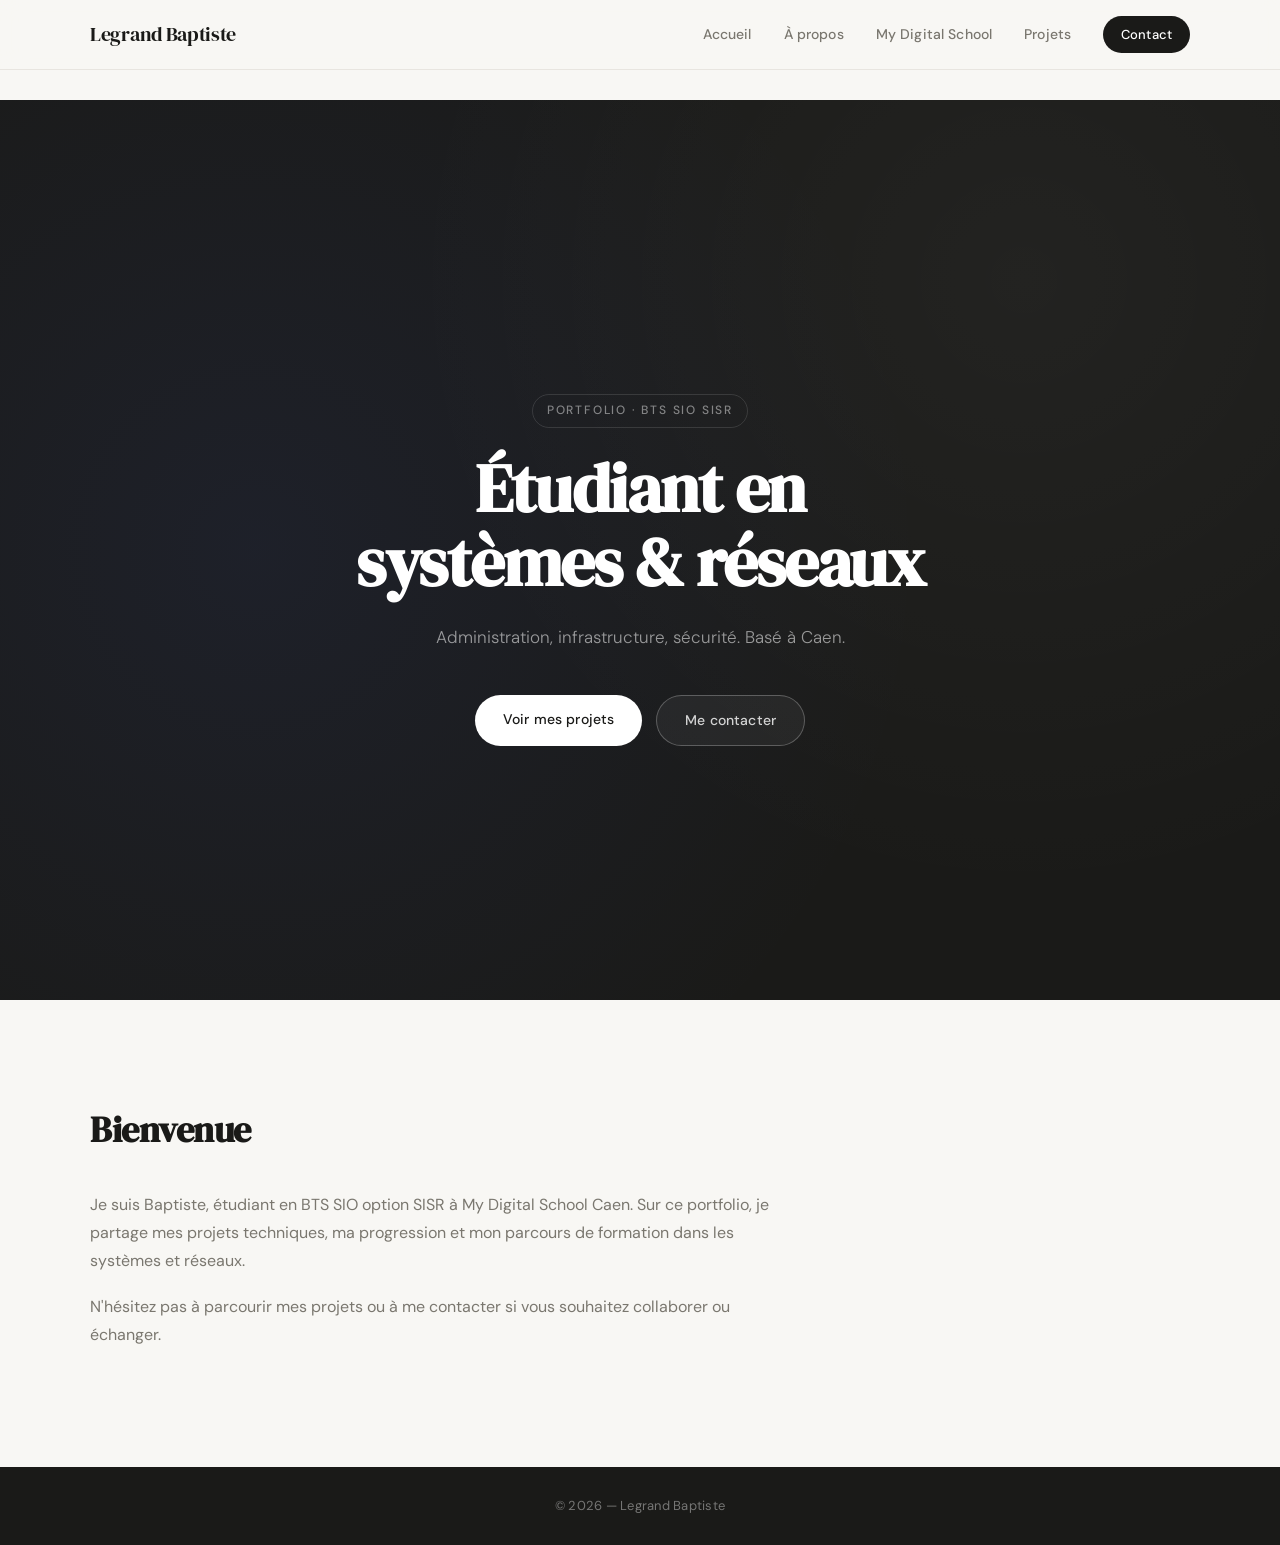
==== commit 0b3e66f0: "update site" ====
--- a/index.html
+++ b/index.html
@@ -3,7 +3,7 @@
 <head>
     <meta name="viewport" content="width=device-width, initial-scale=1.0">
     <meta charset="UTF-8">
-    <title>Legrand Baptiste — BTS SIO SISR</title>
+    <title>Portfolio - Legrand Baptiste</title>
     <link rel="stylesheet" href="style.css">
     <link rel="icon" type="image/x-icon" href="images/favicon.ico">
     <link href="https://fonts.googleapis.com/css2?family=DM+Sans:wght@300;400;500;600&family=DM+Serif+Display:ital@0;1&display=swap" rel="stylesheet">
--- a/style.css
+++ b/style.css
@@ -53,6 +53,7 @@
 
 main {
     flex: 1;
+    padding-top: 100px;
 }
 
 /* ================================
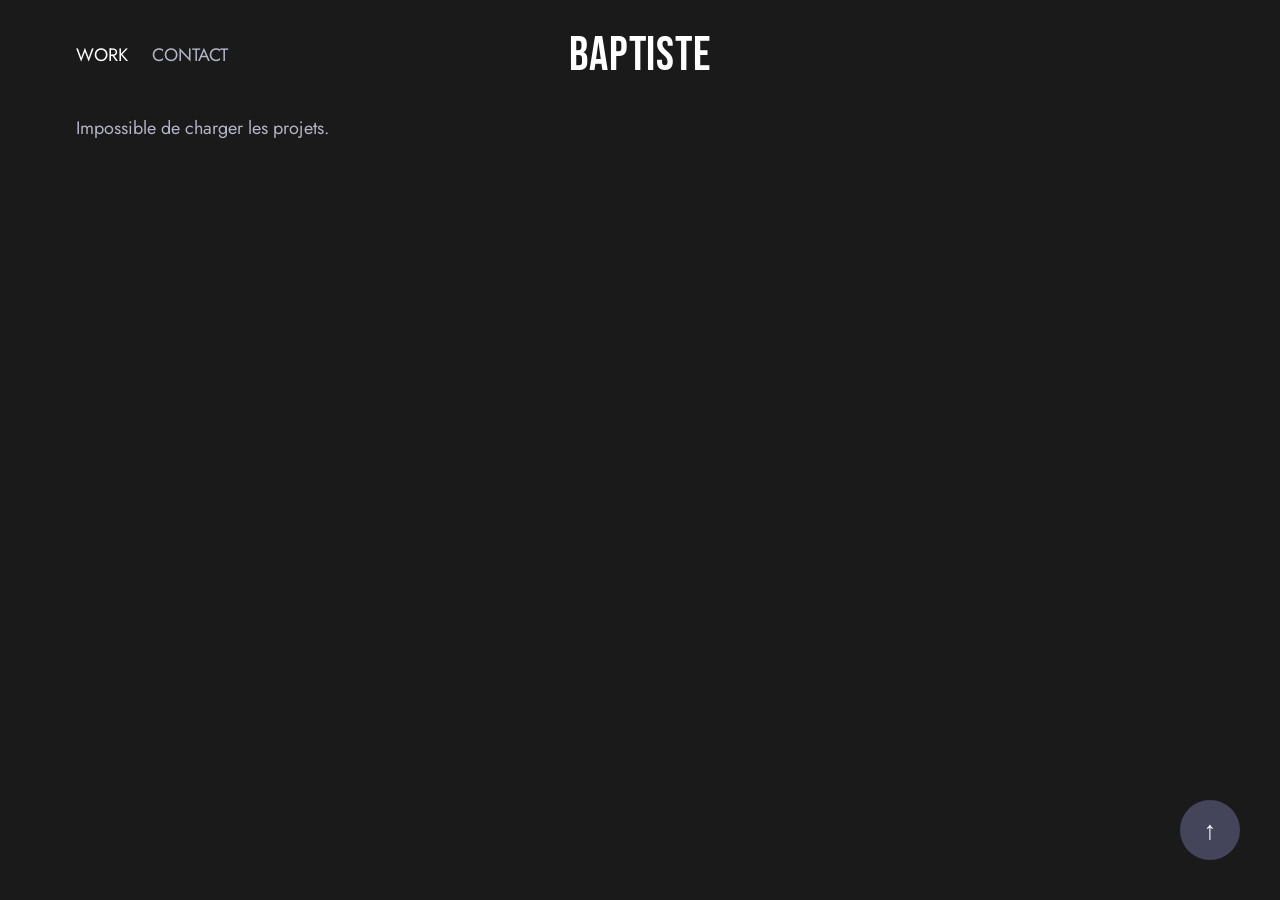
==== commit a5d3194b: "Add files via upload" ====
--- a/index.html
+++ b/index.html
@@ -1,61 +1,88 @@
 <!DOCTYPE html>
 <html lang="fr">
 <head>
-    <meta name="viewport" content="width=device-width, initial-scale=1.0">
-    <meta charset="UTF-8">
-    <title>Portfolio - Legrand Baptiste</title>
-    <link rel="stylesheet" href="style.css">
-    <link rel="icon" type="image/x-icon" href="images/favicon.ico">
-    <link href="https://fonts.googleapis.com/css2?family=DM+Sans:wght@300;400;500;600&family=DM+Serif+Display:ital@0;1&display=swap" rel="stylesheet">
+<meta charset="utf-8">
+<meta name="viewport" content="width=device-width, initial-scale=1, viewport-fit=cover">
+<title>Baptiste — Photographe sportif</title>
+<link rel="stylesheet" href="https://fonts.googleapis.com/css2?family=Bebas+Neue&family=Jost:wght@400;500&display=swap">
+<style>
+:root{color-scheme:dark;--bg:#1a1a1a;--bg2:#1a1a1a;--text:#fff;--muted:#b4b4c8;box-sizing:border-box;padding-top:env(safe-area-inset-top,0px);padding-bottom:env(safe-area-inset-bottom,0px)}
+html{scroll-padding-top:env(safe-area-inset-top,0px)}
+*,*::before,*::after{box-sizing:inherit}
+body{margin:0;min-height:100vh;color:var(--text);font:400 18px/1.5 Jost,"Century Gothic",Helvetica,sans-serif;background:var(--bg)}
+a{color:inherit;text-decoration:none}
+header{position:relative;display:flex;align-items:center;justify-content:space-between;padding:42px 76px 28px}
+nav a{margin-right:24px;color:var(--muted);text-transform:uppercase}
+nav a.on,nav a:hover{color:var(--text)}
+.logo{position:absolute;left:50%;transform:translateX(-50%);font:400 3rem/1 "Bebas Neue",Impact,sans-serif;letter-spacing:.02em;text-transform:uppercase}
+main{padding:0 76px 80px}
+.grid{display:grid;grid-template-columns:1fr 1fr;gap:4px}
+.tile{position:relative;aspect-ratio:16/9;overflow:hidden;cursor:pointer;background:var(--t,#262626)}
+.tile:only-child{grid-column:1/-1}
+.tile img{width:100%;height:100%;object-fit:cover;display:block}
+.tile:last-child:nth-child(odd){grid-column:1/-1}
+.tile .ov{position:absolute;inset:0;display:flex;flex-direction:column;justify-content:center;padding:0 70px;background:rgba(0,0,0,.78);opacity:0;transition:opacity .35s}
+.tile:hover .ov{opacity:1}
+.ov b{font-weight:500;font-size:1.5rem;text-transform:uppercase}
+.ov span{color:var(--muted);font-size:.95rem}
+.contact{display:none;padding:12vh 0;max-width:640px}
+.contact h2{font:400 clamp(2.5rem,6vw,4.5rem)/1 "Bebas Neue",Impact,sans-serif;margin:0 0 16px;text-transform:uppercase}
+.contact p{color:var(--muted)}
+.contact a{display:block;font-size:1.6rem;margin-top:8px;border-bottom:1px solid #4a4a8a;width:fit-content}
+body.c .grid{display:none}body.c .contact{display:block}
+#top{position:fixed;right:40px;bottom:calc(40px + env(safe-area-inset-bottom,0px));width:60px;height:60px;border-radius:50%;border:0;background:rgba(120,120,170,.45);color:#fff;font-size:1.6rem;cursor:pointer}
+#v{position:fixed;inset:0;z-index:10;display:none;background:var(--bg);overflow-y:auto;padding:70px 76px}
+#v.open{display:block}
+#v h3{margin:0 0 4px;font-weight:500;font-size:1.6rem;text-transform:uppercase}
+#v p{margin:0 0 24px;color:var(--muted)}
+#v .x{position:fixed;top:calc(24px + env(safe-area-inset-top,0px));right:40px;background:none;border:0;color:#fff;font-size:2rem;cursor:pointer}
+#v .imgs{display:grid;grid-template-columns:repeat(2,1fr);gap:6px;max-width:1100px;margin:0 auto}#v img{display:block;width:100%}#v .ph{max-width:1100px;margin:0 auto 6px}
+#v .ph{aspect-ratio:3/2;background:#262626;display:flex;align-items:center;justify-content:center;color:var(--muted)}
+@media(max-width:800px){header{padding:28px 20px 20px;flex-wrap:wrap}.logo{position:static;transform:none;order:-1;width:100%;text-align:center;margin-bottom:16px;font-size:2.4rem}main{padding:0 20px 60px}.grid{grid-template-columns:1fr}.tile .ov{opacity:1;background:linear-gradient(transparent 50%,rgba(0,0,0,.75));justify-content:flex-end;padding:18px}#v{padding:70px 20px}#v .imgs{grid-template-columns:1fr}#top{right:16px;width:48px;height:48px}}
+</style>
 </head>
 <body>
-
 <header>
-    <div class="container header-container">
-        <a href="index.html" class="logo">Legrand Baptiste</a>
-        <nav class="nav">
-            <a href="index.html">Accueil</a>
-            <a href="a-propos.html">À propos</a>
-            <a href="ecole.html">My Digital School</a>
-            <a href="projets.html">Projets</a>
-            <a href="contact.html" class="btn-nav">Contact</a>
-        </nav>
-    </div>
+<nav><a href="#" id="nw" class="on">Work</a><a href="#contact" id="nc">Contact</a></nav>
+<a class="logo" href="#">Baptiste</a>
 </header>
-
 <main>
-
-    <!-- HERO -->
-    <section class="hero">
-        <div class="hero-content">
-            <span class="hero-eyebrow">Portfolio · BTS SIO SISR</span>
-            <h1>Étudiant en<br>systèmes & réseaux</h1>
-            <p>Administration, infrastructure, sécurité. Basé à Caen.</p>
-            <div class="hero-buttons">
-                <a href="projets.html" class="btn primary">Voir mes projets</a>
-                <a href="contact.html" class="btn secondary">Me contacter</a>
-            </div>
-        </div>
-    </section>
-
-    <!-- BIENVENUE -->
-    <section class="about">
-        <div class="container">
-            <h2>Bienvenue</h2>
-            <p>
-                Je suis Baptiste, étudiant en BTS SIO option SISR à My Digital School Caen. Sur ce portfolio, je partage mes projets techniques, ma progression et mon parcours de formation dans les systèmes et réseaux.
-            </p>
-            <p>
-                N'hésitez pas à parcourir mes projets ou à me contacter si vous souhaitez collaborer ou échanger.
-            </p>
-        </div>
-    </section>
-
+<div class="grid" id="grid"></div>
+<div class="contact" id="contact">
+<h2>Contact</h2>
+<p>Un match, un événement, une collaboration ? Écris-moi.</p>
+<a href="mailto:baptiste.legd@gmail.com">baptiste.legd@gmail.com</a>
+<a href="https://instagram.com/bptss.shots" target="_blank" rel="noopener">@bptss.shots</a>
+</div>
 </main>
-
-<footer>
-    © 2026 — Legrand Baptiste
-</footer>
-
+<button id="top" aria-label="Haut de page">↑</button>
+<div id="v"></div>
+<script>
+const grid=document.getElementById("grid"),v=document.getElementById("v");
+const esc=s=>String(s).replace(/[&<>"]/g,c=>({"&":"&amp;","<":"&lt;",">":"&gt;",'"':"&quot;"}[c]));
+const enc=p=>p.split("/").map(encodeURIComponent).join("/");
+fetch("projects.json").then(r=>r.json()).then(list=>{
+  if(!list.length){grid.innerHTML='<p style="color:var(--muted)">Aucun projet pour le moment.</p>';return}
+  list.forEach(p=>{
+    const t=document.createElement("div");t.className="tile";
+    t.innerHTML=`<img src="${enc(p.images[0])}" alt="${esc(p.title)}" style="object-position:50% 40%"><div class="ov"><b>${esc(p.title)}</b><span>${esc(p.year)}</span></div>`;
+    t.onclick=()=>{
+      v.innerHTML=`<button class="x" aria-label="Fermer">×</button><h3>${esc(p.title)}</h3><p>${esc(p.year)}</p>`+p.images.map(s=>`<img src="${enc(s)}" alt="${esc(p.title)}" loading="lazy">`).join("");
+      v.classList.add("open");v.scrollTop=0;
+      v.querySelector(".x").onclick=()=>v.classList.remove("open");
+    };
+    grid.appendChild(t);
+  });
+}).catch(()=>{grid.innerHTML='<p style="color:var(--muted)">Impossible de charger les projets.</p>'});
+function route(){
+  const c=location.hash==="#contact";
+  document.body.classList.toggle("c",c);
+  document.getElementById("nc").classList.toggle("on",c);
+  document.getElementById("nw").classList.toggle("on",!c);
+}
+addEventListener("hashchange",route);route();
+document.addEventListener("keydown",e=>{if(e.key==="Escape")v.classList.remove("open")});
+document.getElementById("top").onclick=()=>scrollTo({top:0,behavior:"smooth"});
+</script>
 </body>
 </html>
